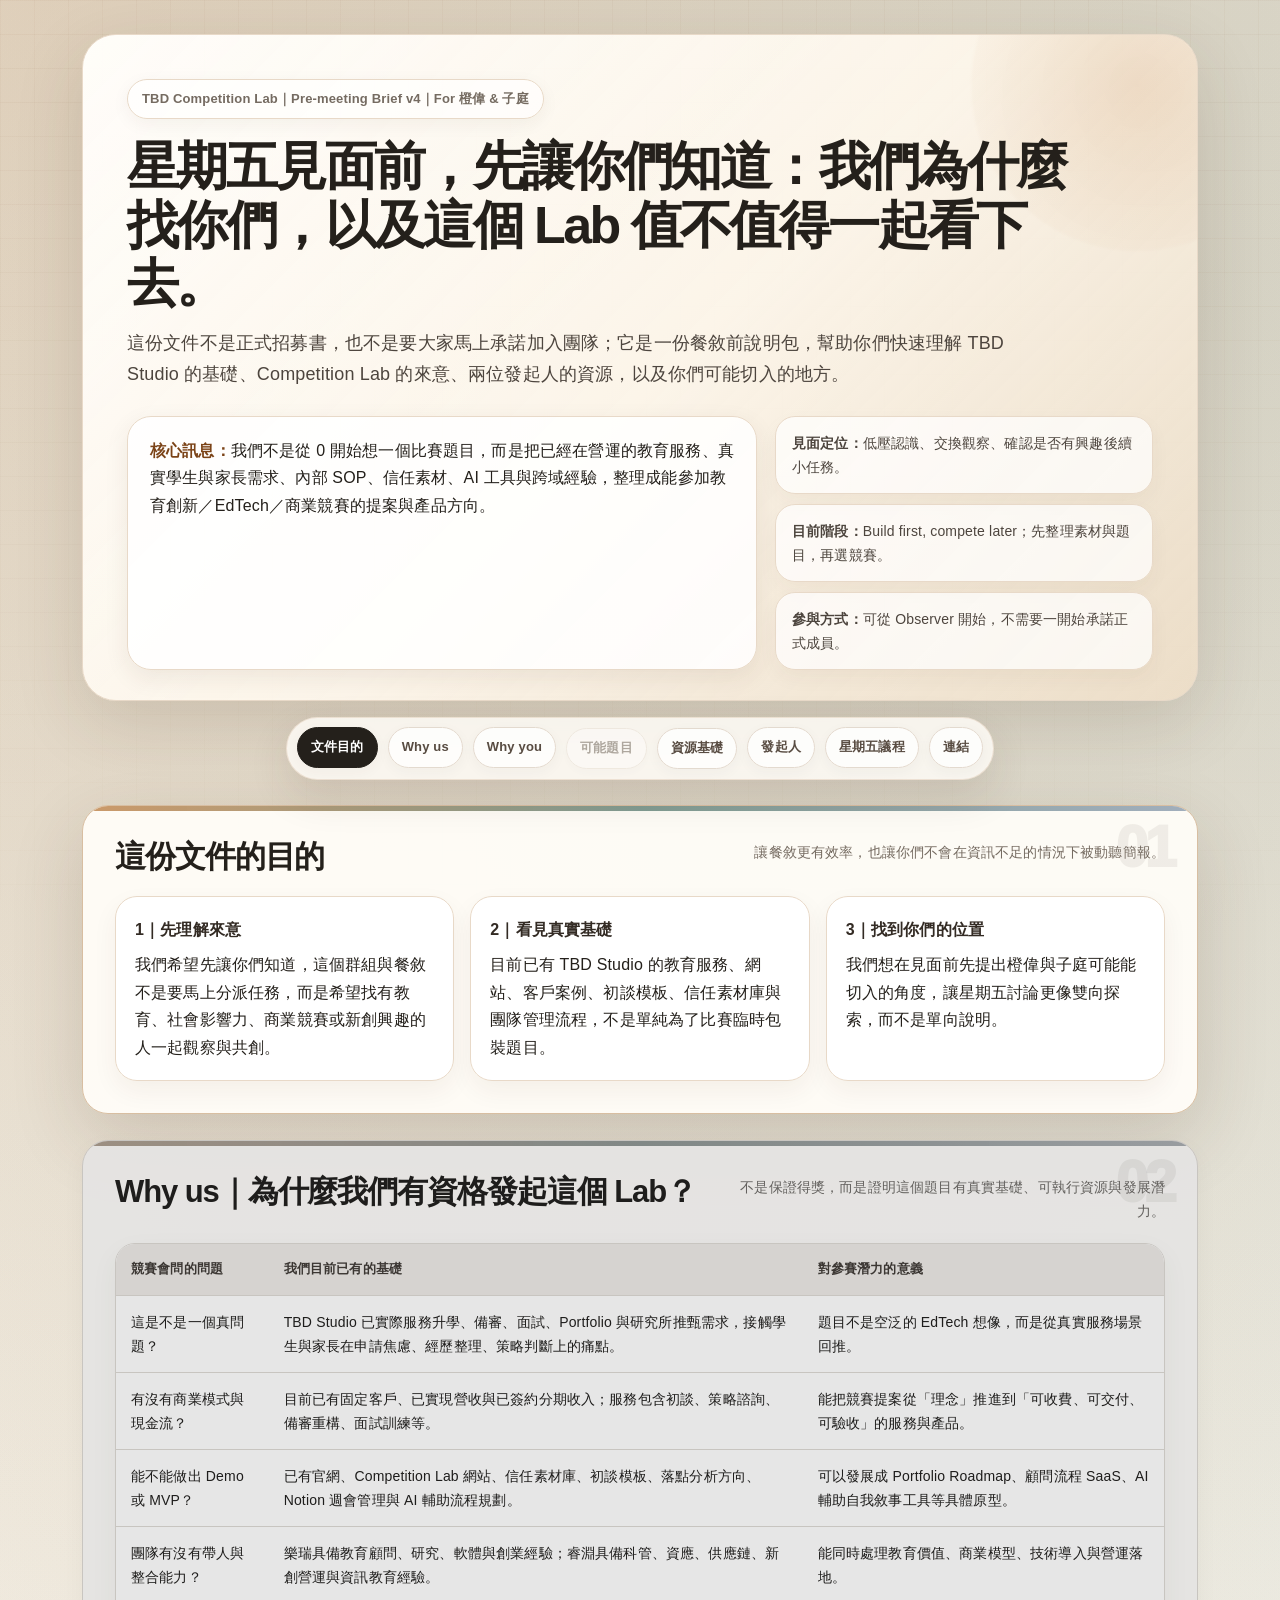
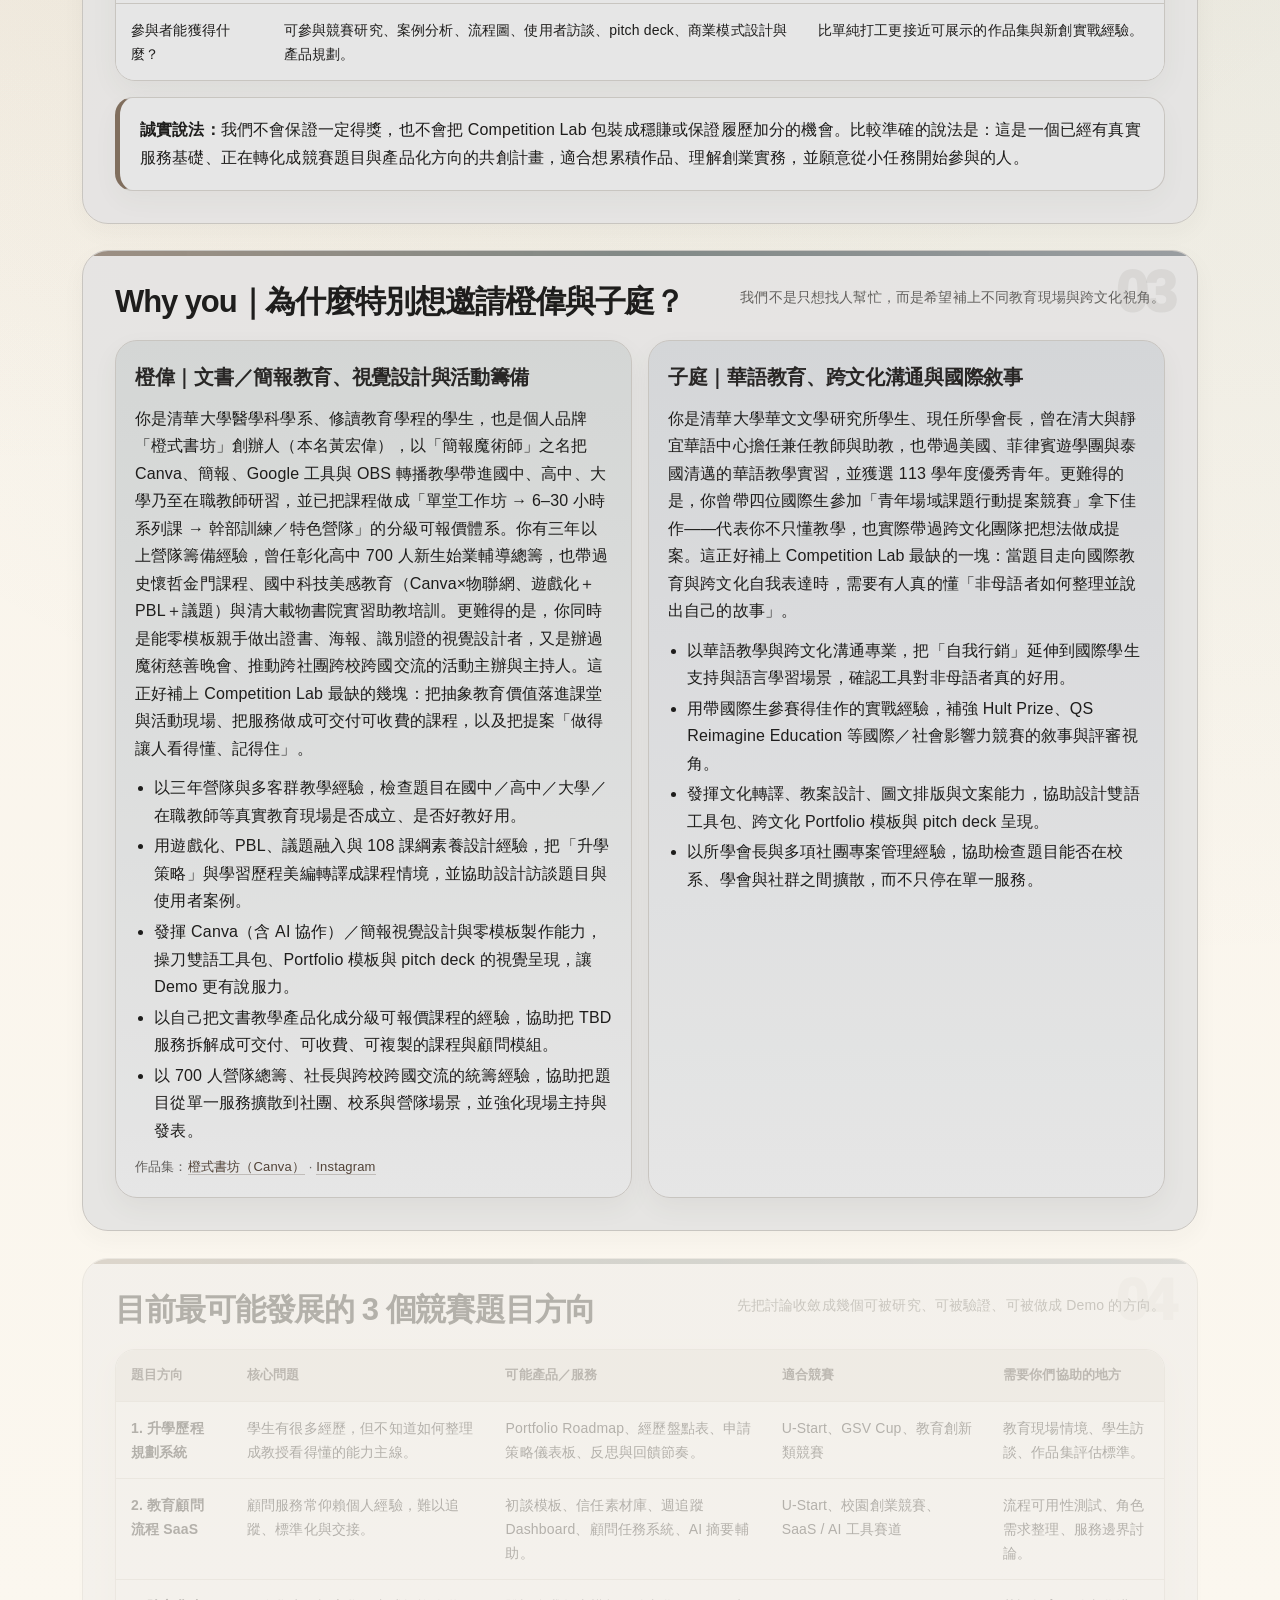
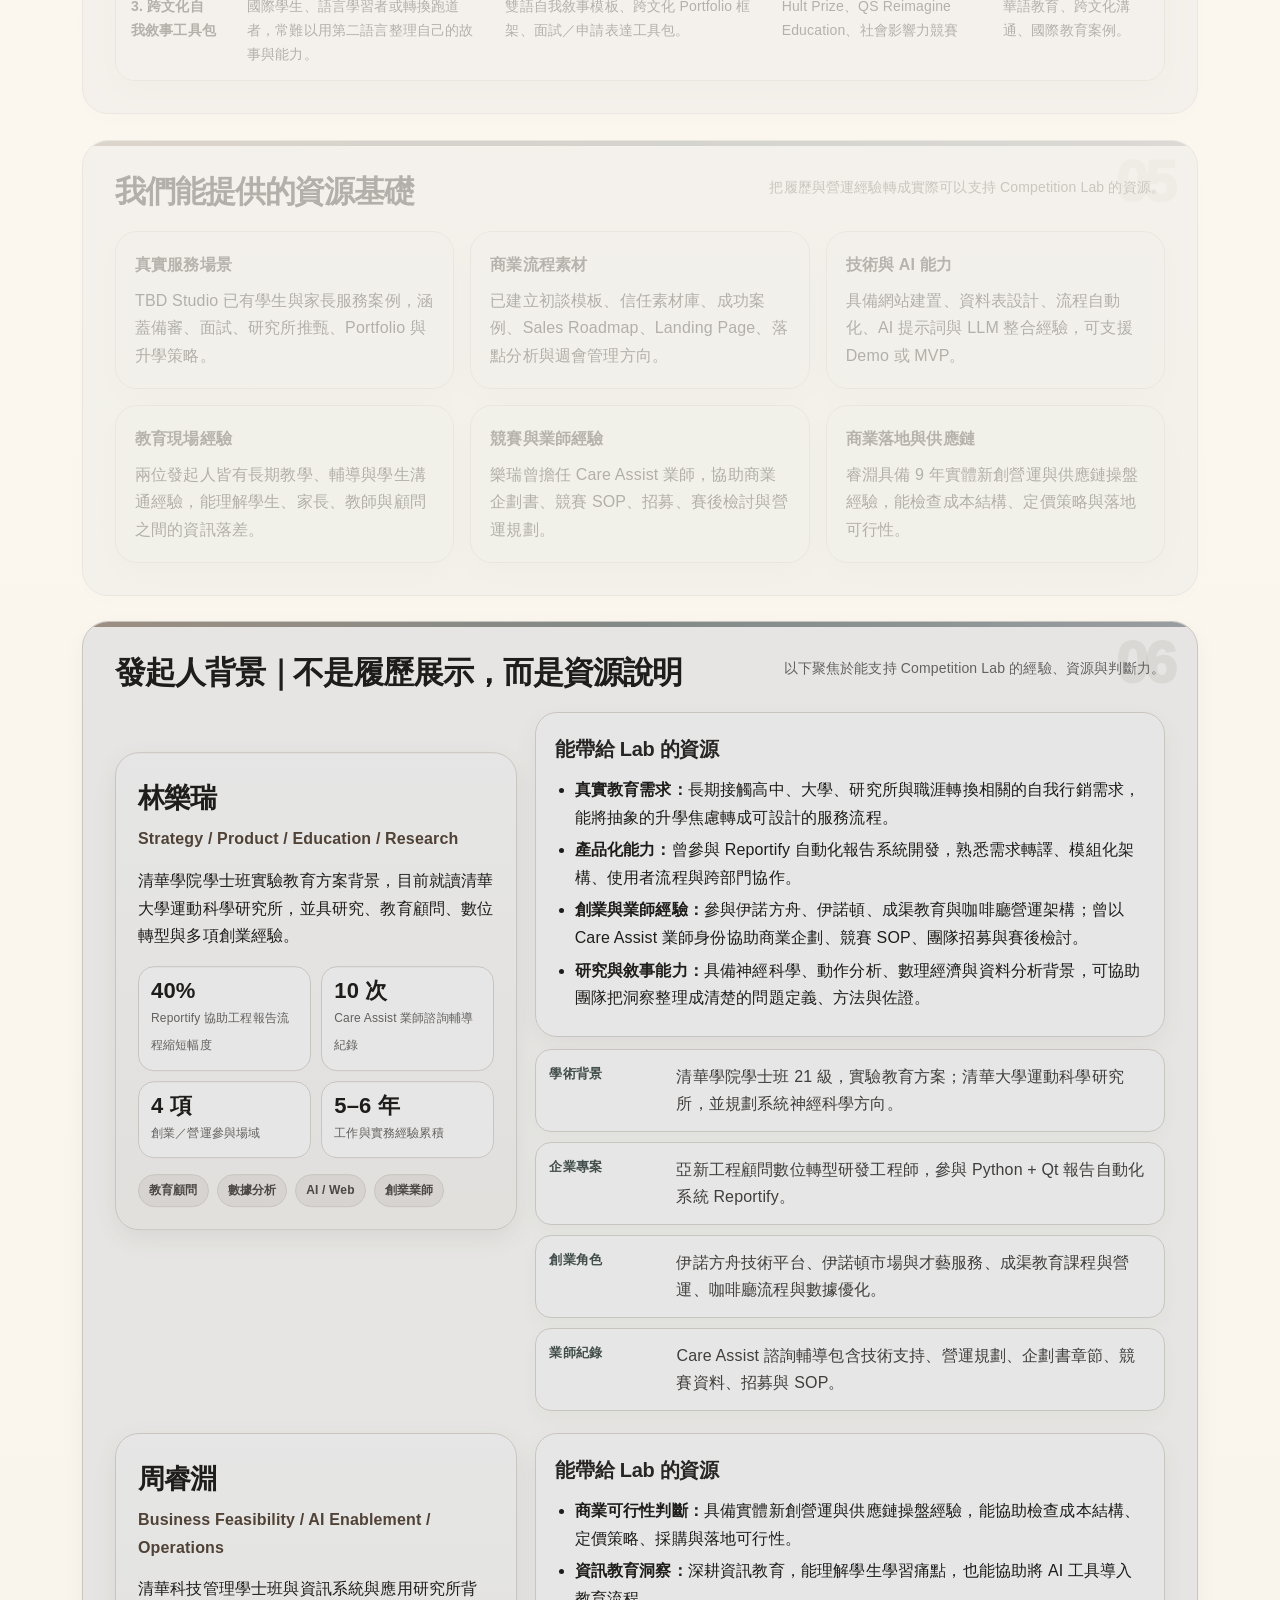
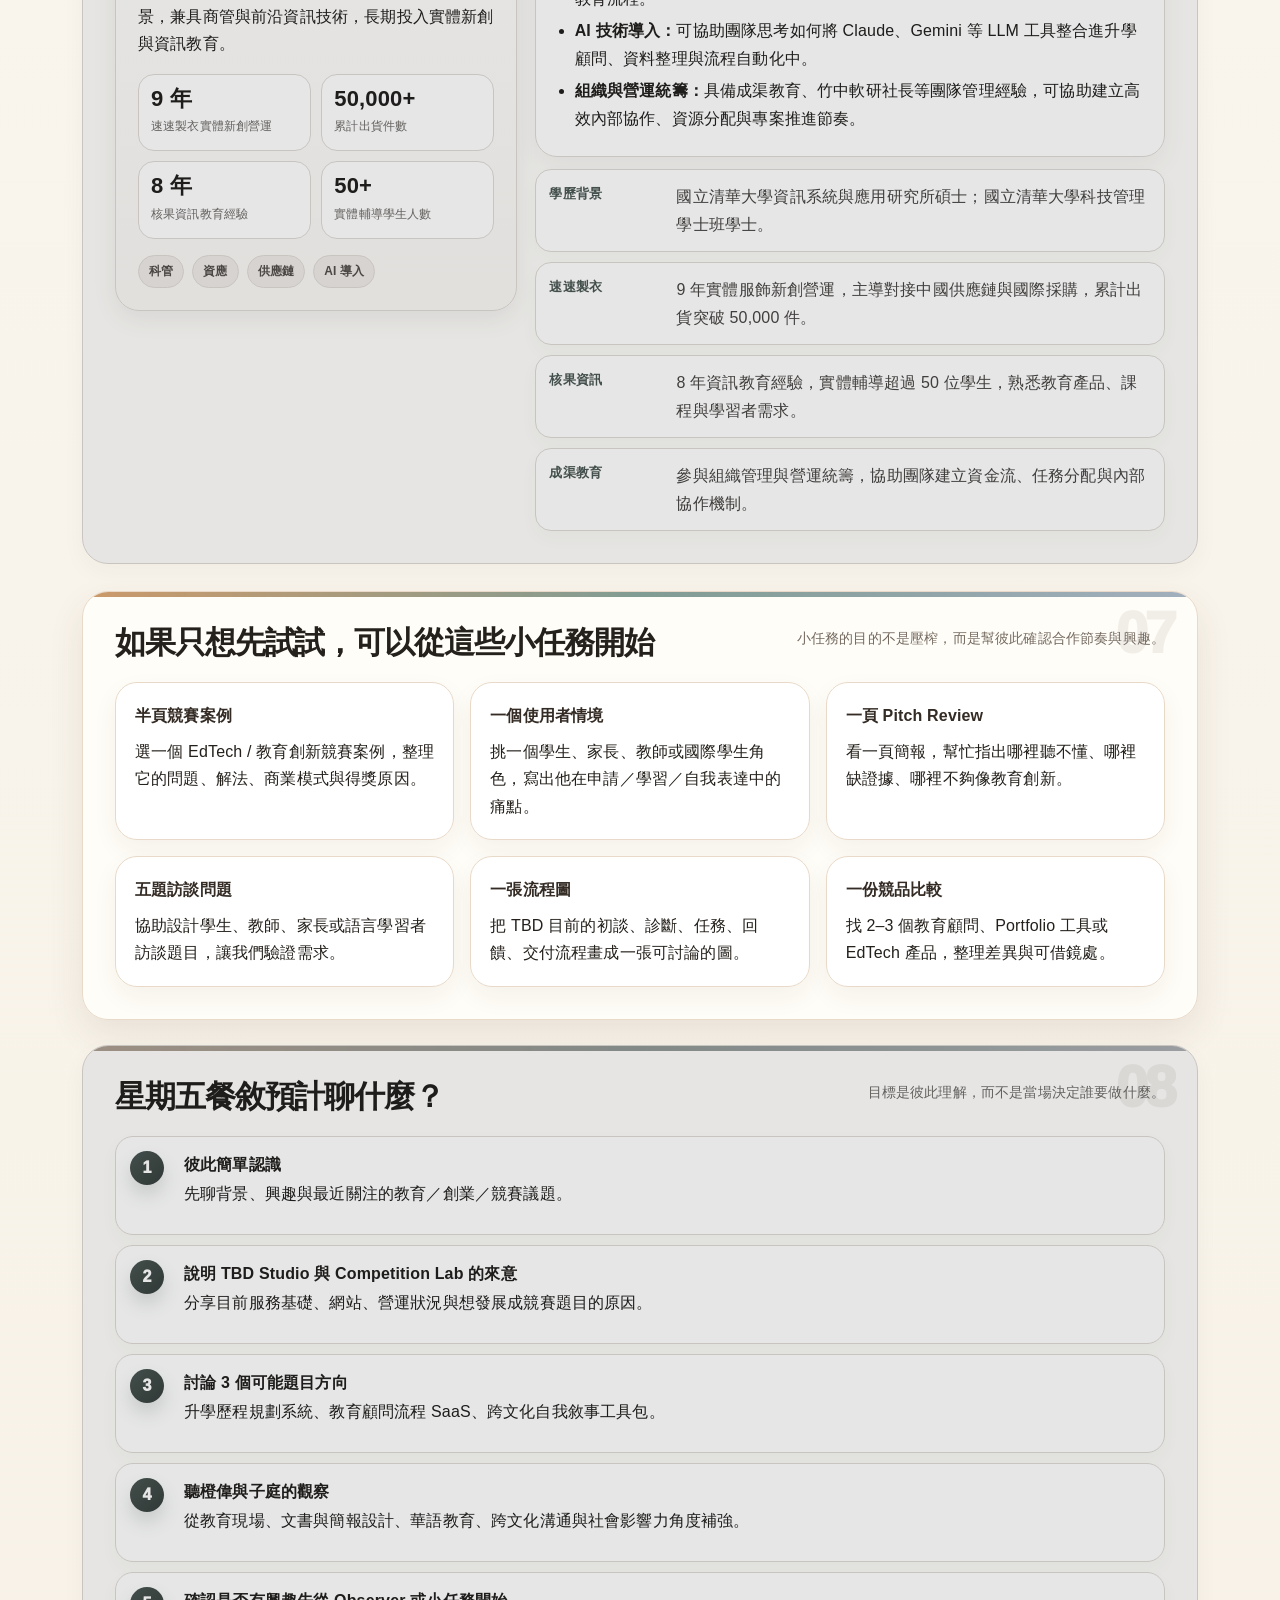
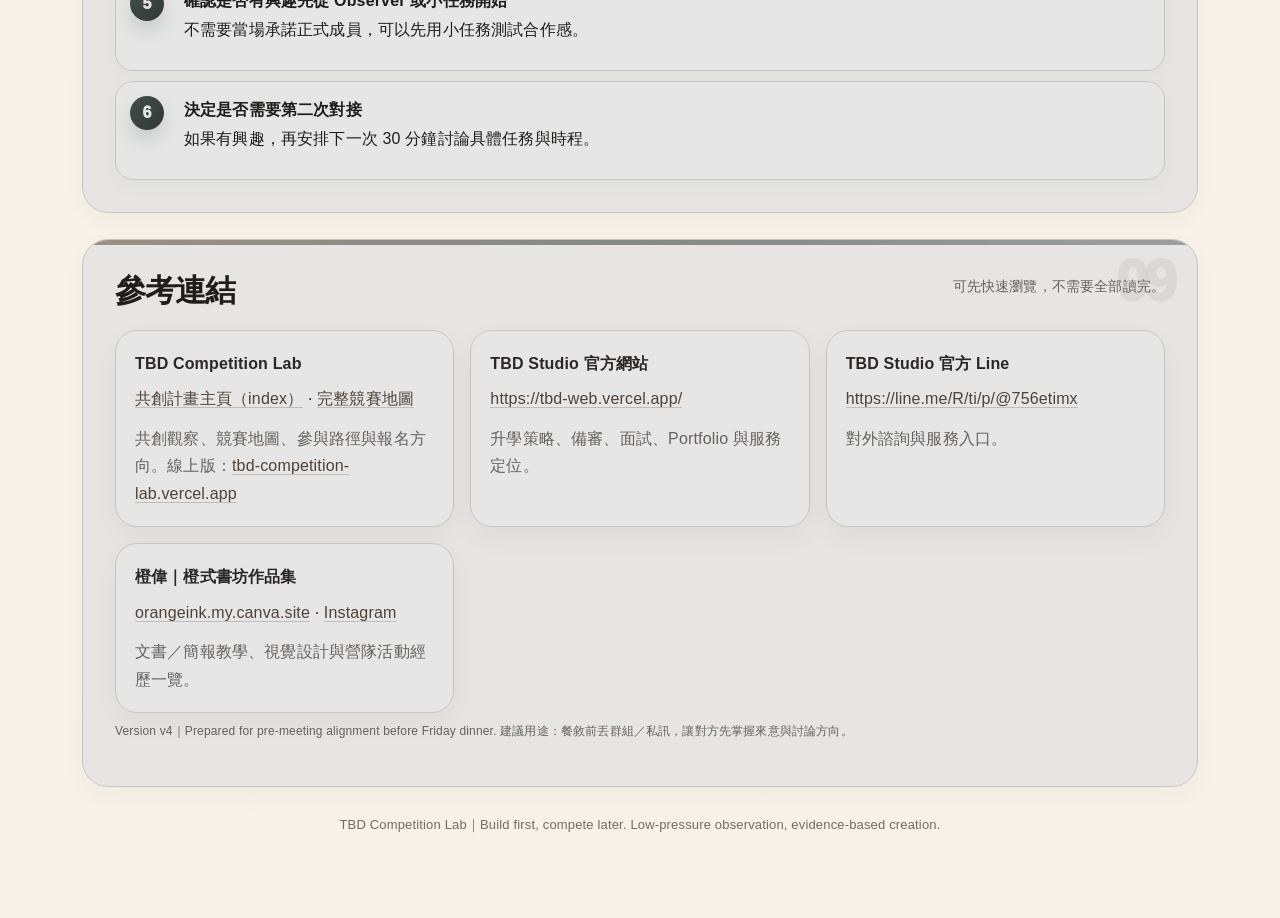
==== Applicant_260529.html @ b06d81da "Add Kick-off meeting doc, applicant briefs for 惠平, and rename meeting files - Rename Meeting_260529." ====
<!DOCTYPE html>

<html lang="zh-Hant">
<head>
<meta charset="utf-8"/>
<meta content="width=device-width, initial-scale=1.0" name="viewport"/><meta content="TBD Competition Lab 餐敘前說明包：來意、可信度、Why us / Why you、可能競賽題目、發起人資源與星期五議程。" name="description"/>
<title>TBD Competition Lab｜Pre-meeting Brief v4.1｜Focus Mode</title>
<style>

    :root{
      --bg:#f7f1e7;
      --bg-2:#efe2d2;
      --paper:#fffdf8;
      --paper-2:#fff8ed;
      --ink:#24201b;
      --muted:#756b61;
      --muted-2:#9a8d7f;
      --line:#e8d9c8;
      --line-strong:#d8bea1;
      --accent:#b87333;
      --accent-dark:#7b4317;
      --accent-soft:#f3ddc2;
      --green:#315f53;
      --green-soft:#e6f0eb;
      --blue:#536d8b;
      --blue-soft:#e8eef7;
      --warn:#fff2d7;
      --ok:#eef7ef;
      --danger:#8a4a31;
      --shadow-sm:0 8px 24px rgba(66,43,22,.08);
      --shadow:0 22px 70px rgba(66,43,22,.14);
      --shadow-card:0 14px 36px rgba(66,43,22,.09);
      --r-xl:34px;
      --r-lg:26px;
      --r-md:18px;
      --r-sm:13px;
      --page:1160px;
      --sans:-apple-system,BlinkMacSystemFont,"Segoe UI","Noto Sans TC","PingFang TC","Microsoft JhengHei",sans-serif;
    }
    *{box-sizing:border-box}
    html{scroll-behavior:smooth;scroll-padding-top:92px}
    body{
      margin:0;
      font-family:var(--sans);
      background:
        radial-gradient(circle at 4% 0%,rgba(184,115,51,.20),transparent 28%),
        radial-gradient(circle at 94% 4%,rgba(49,95,83,.16),transparent 32%),
        linear-gradient(180deg,var(--bg),#fbf7ef 44%,var(--bg));
      color:var(--ink);
      line-height:1.72;
      letter-spacing:.01em;
      text-rendering:optimizeLegibility;
    }
    body:before{
      content:"";
      position:fixed;inset:0;pointer-events:none;z-index:-1;
      background-image:linear-gradient(rgba(124,75,30,.045) 1px,transparent 1px),linear-gradient(90deg,rgba(124,75,30,.035) 1px,transparent 1px);
      background-size:34px 34px;
      mask-image:linear-gradient(180deg,rgba(0,0,0,.95),rgba(0,0,0,.22));
    }
    a{color:var(--accent-dark);text-decoration:none;border-bottom:1px solid rgba(124,75,30,.26);transition:.18s ease}
    a:hover{color:#4d260d;border-bottom-color:rgba(77,38,13,.55)}
    p{margin:0 0 12px}.muted{color:var(--muted)}
    b,strong{font-weight:850}
    .skip-link{position:absolute;left:-999px;top:10px;background:#fff;color:var(--ink);padding:10px 14px;border-radius:999px;z-index:99;box-shadow:var(--shadow-sm)}
    .skip-link:focus{left:14px}
    .progress-bar{position:fixed;top:0;left:0;height:4px;width:0%;background:linear-gradient(90deg,var(--accent),var(--green),var(--blue));z-index:1000;box-shadow:0 0 18px rgba(184,115,51,.35)}
    .page{max-width:var(--page);margin:0 auto;padding:34px 22px 82px}
    .hero{
      background:linear-gradient(135deg,rgba(255,253,248,.98),rgba(255,248,237,.90) 52%,rgba(241,223,199,.76));
      border:1px solid var(--line);
      border-radius:var(--r-xl);
      box-shadow:var(--shadow);
      padding:44px 44px 30px;
      position:relative;overflow:hidden;
    }
    .hero:before{content:"";position:absolute;inset:0;background:linear-gradient(135deg,rgba(255,255,255,.28),transparent 45%);pointer-events:none}
    .hero:after{content:"";position:absolute;right:-110px;top:-120px;width:340px;height:340px;border-radius:50%;background:radial-gradient(circle,rgba(184,115,51,.17),rgba(184,115,51,.03) 68%,transparent 70%)}
    .hero>*{position:relative;z-index:1}
    .eyebrow{display:inline-flex;gap:8px;align-items:center;border:1px solid var(--line);border-radius:999px;padding:8px 14px;background:rgba(255,255,255,.66);font-size:13px;color:var(--muted);font-weight:800;box-shadow:0 5px 18px rgba(66,43,22,.05)}
    h1{font-size:clamp(31px,4.2vw,52px);line-height:1.12;margin:18px 0 16px;letter-spacing:-.05em;max-width:940px}
    .subtitle{font-size:18px;color:#4d453e;max-width:910px;margin:0 0 24px}
    .hero-grid{display:grid;grid-template-columns:1.25fr .75fr;gap:18px;margin-top:26px;position:relative;z-index:1}
    .notice{background:rgba(255,255,255,.86);border:1px solid var(--line);border-radius:24px;padding:20px 22px;box-shadow:var(--shadow-sm)}
    .notice strong{color:var(--accent-dark)}
    .quick-meta{display:grid;gap:10px}
    .meta-item{background:rgba(255,255,255,.72);border:1px solid var(--line);border-radius:20px;padding:14px 16px;font-size:14px;color:#4d453e;box-shadow:0 8px 20px rgba(66,43,22,.045)}
    .nav{display:flex;flex-wrap:wrap;gap:10px;margin:24px 0 4px;padding:10px;border:1px solid rgba(232,217,200,.75);background:rgba(255,253,248,.62);border-radius:999px;backdrop-filter:blur(14px)}
    .nav a{border:1px solid var(--line);background:rgba(255,255,255,.74);border-radius:999px;padding:8px 13px;font-size:13px;font-weight:800;color:#5d4b3b;box-shadow:0 4px 14px rgba(66,43,22,.04)}
    .nav a:hover,.nav a.active{background:var(--ink);color:#fff;border-color:var(--ink);transform:translateY(-1px)}
    .sticky-nav{position:sticky;top:12px;z-index:50;margin:16px 0 2px;display:flex;justify-content:center}
    .sticky-nav .nav{margin:0;box-shadow:0 16px 42px rgba(66,43,22,.12);background:rgba(255,253,248,.82)}
    section{
      margin-top:26px;
      background:rgba(255,253,248,.94);
      border:1px solid var(--line);
      border-radius:var(--r-lg);
      box-shadow:var(--shadow-card);
      padding:32px;
      position:relative;overflow:hidden;
    }
    section:before{content:"";position:absolute;left:0;top:0;width:100%;height:5px;background:linear-gradient(90deg,var(--accent),rgba(49,95,83,.85),rgba(83,109,139,.75));opacity:.72}
    section[id]::after{content:attr(data-kicker);position:absolute;right:24px;top:12px;color:rgba(117,107,97,.10);font-size:58px;font-weight:950;letter-spacing:-.06em;line-height:1;pointer-events:none}
    .section-title{display:flex;align-items:flex-start;justify-content:space-between;gap:18px;margin-bottom:20px;position:relative;z-index:1}
    h2{font-size:clamp(23px,2.6vw,31px);line-height:1.22;margin:0;letter-spacing:-.035em}
    .section-note{color:var(--muted);font-size:14px;max-width:430px;margin:2px 0 0;text-align:right}
    h3{font-size:20px;margin:18px 0 10px;color:#2f2a25;letter-spacing:-.015em}
    .grid-2{display:grid;grid-template-columns:repeat(2,minmax(0,1fr));gap:16px}.grid-3{display:grid;grid-template-columns:repeat(3,minmax(0,1fr));gap:16px}.grid-4{display:grid;grid-template-columns:repeat(4,minmax(0,1fr));gap:14px}
    .card{background:rgba(255,255,255,.90);border:1px solid var(--line);border-radius:22px;padding:19px;box-shadow:0 10px 26px rgba(66,43,22,.055);transition:transform .18s ease,box-shadow .18s ease,border-color .18s ease}
    .card:hover{transform:translateY(-2px);box-shadow:0 18px 36px rgba(66,43,22,.10);border-color:var(--line-strong)}
    .card.soft{background:linear-gradient(180deg,var(--green-soft),#fff)}.card.blue{background:linear-gradient(180deg,var(--blue-soft),#fff)}.card.warn{background:var(--warn)}
    .card h3,.card h4{margin-top:0}.card h4{font-size:16px;margin:0 0 8px;color:#332b24}.card p:last-child{margin-bottom:0}
    .tag-row{display:flex;flex-wrap:wrap;gap:8px;margin-top:12px}.tag{display:inline-flex;border-radius:999px;padding:5px 10px;background:#f3eadf;border:1px solid var(--line);font-size:12px;color:#5b4d42;font-weight:800}
    .table-wrap{width:100%;overflow:auto;border-radius:20px;border:1px solid var(--line);background:#fff;box-shadow:0 10px 28px rgba(66,43,22,.05)}
    .table-wrap table{min-width:760px;border:0;border-radius:0}
    table{width:100%;border-collapse:collapse;overflow:hidden;border-radius:18px;background:#fff;border:1px solid var(--line);font-size:14px}
    th,td{text-align:left;vertical-align:top;padding:14px 15px;border-bottom:1px solid var(--line)}
    th{background:#f3eadf;color:#4d3b2d;font-size:13px;position:sticky;top:0;z-index:1}tr:last-child td{border-bottom:none}tbody tr:hover td{background:#fffaf1}
    ul{margin:8px 0 0;padding-left:1.2em}li{margin:5px 0}.compact li{margin:3px 0}
    .profile{display:grid;grid-template-columns:.78fr 1.22fr;gap:18px;align-items:start}.profile-head{background:linear-gradient(180deg,#fff,var(--paper-2));border:1px solid var(--line);border-radius:24px;padding:22px;position:sticky;top:98px;box-shadow:var(--shadow-sm)}.name{font-size:27px;font-weight:950;letter-spacing:-.03em;margin:0 0 4px}.role{color:var(--accent-dark);font-weight:850;margin-bottom:14px}.metric-grid{display:grid;grid-template-columns:repeat(2,minmax(0,1fr));gap:10px;margin:16px 0}.metric{background:#fff;border:1px solid var(--line);border-radius:16px;padding:12px}.metric b{display:block;font-size:22px;line-height:1.1}.metric span{font-size:12px;color:var(--muted)}
    .timeline{display:grid;gap:10px}.event{display:grid;grid-template-columns:115px 1fr;gap:12px;background:#fff;border:1px solid var(--line);border-radius:16px;padding:13px;box-shadow:0 7px 18px rgba(66,43,22,.035)}.event .date{font-weight:850;color:var(--green);font-size:13px}.event p{margin:0;color:#4d453e}
    .agenda{counter-reset:item;display:grid;gap:10px}.agenda .step{display:grid;grid-template-columns:42px 1fr;gap:12px;align-items:start;background:#fff;border:1px solid var(--line);border-radius:18px;padding:14px;box-shadow:0 7px 18px rgba(66,43,22,.035)}.agenda .step:before{counter-increment:item;content:counter(item);width:34px;height:34px;border-radius:50%;display:grid;place-items:center;background:linear-gradient(135deg,var(--green),#23443b);color:#fff;font-weight:950;box-shadow:0 10px 18px rgba(49,95,83,.18)}.step b{display:block;margin-bottom:2px}
    .callout{border-left:5px solid var(--accent);background:#fff;border-radius:18px;padding:18px 20px;border-top:1px solid var(--line);border-right:1px solid var(--line);border-bottom:1px solid var(--line);box-shadow:0 10px 26px rgba(66,43,22,.045)}
    .footer{margin-top:26px;color:var(--muted);font-size:13px;text-align:center}.print-note{font-size:12px;color:var(--muted);margin-top:8px}
    .back-top{position:fixed;right:18px;bottom:18px;width:42px;height:42px;border-radius:50%;display:grid;place-items:center;background:var(--ink);color:#fff;border:0;box-shadow:0 14px 36px rgba(36,32,27,.22);cursor:pointer;opacity:0;transform:translateY(8px);transition:.2s ease;z-index:80}.back-top.show{opacity:1;transform:translateY(0)}

    /* Focus Mode: dim non-current reading sections and mirror focus state in navigation */
    main.focus-mode-on section{
      transition:opacity .28s ease, filter .28s ease, transform .28s ease, box-shadow .28s ease;
    }
    main.focus-mode-on section.is-dimmed{
      opacity:.32;
      filter:grayscale(.55) saturate(.65) brightness(.9);
      box-shadow:0 8px 24px rgba(66,43,22,.04);
    }
    main.focus-mode-on section.is-active{
      opacity:1;
      filter:none;
      transform:translateY(-1px);
      box-shadow:0 24px 72px rgba(66,43,22,.16);
      border-color:var(--line-strong);
    }
    main.focus-mode-on section.is-dimmed:hover,
    main.focus-mode-on section.is-dimmed:focus-within{
      opacity:.82;
      filter:grayscale(.12) saturate(.9);
    }
    .nav a.is-dimmed{
      opacity:.46;
      filter:grayscale(.35);
    }
    .nav a.in-view{
      background:rgba(49,95,83,.12);
      border-color:rgba(49,95,83,.28);
      color:#264c42;
    }
    .nav a.active{
      opacity:1;
      filter:none;
    }
    @media(max-width:720px){
      main.focus-mode-on section.is-dimmed{opacity:.46;filter:grayscale(.4) saturate(.78) brightness(.94)}
    }
    @media(prefers-reduced-motion:reduce){
      main.focus-mode-on section,.nav a{transition:none}
    }
    @media(max-width:980px){.hero-grid,.grid-3{grid-template-columns:1fr 1fr}.profile{grid-template-columns:1fr}.profile-head{position:static}.sticky-nav{top:0}.sticky-nav .nav{justify-content:flex-start;overflow:auto;flex-wrap:nowrap;border-radius:0;width:calc(100% + 44px);margin-left:-22px;margin-right:-22px;padding-left:22px;padding-right:22px}.sticky-nav .nav a{white-space:nowrap}}
    @media(max-width:720px){.page{padding:18px 14px 70px}.hero{padding:28px 22px 22px;border-radius:26px}.hero-grid,.grid-2,.grid-3,.grid-4{grid-template-columns:1fr}.section-title{display:block}.section-note{text-align:left;margin-top:8px}.subtitle{font-size:16px}section{padding:24px 18px;border-radius:22px}.event{grid-template-columns:1fr}.metric-grid{grid-template-columns:1fr 1fr}.nav{flex-wrap:nowrap;overflow:auto;border-radius:18px;justify-content:flex-start}.nav a{white-space:nowrap}.table-wrap{margin-left:-4px;margin-right:-4px}.back-top{right:12px;bottom:12px}}
    @media(max-width:430px){.metric-grid{grid-template-columns:1fr}h1{letter-spacing:-.04em}.eyebrow{font-size:12px;align-items:flex-start}.notice,.meta-item,.card{border-radius:18px}.hero:after{display:none}}
    /* ===== Mobile nav guidance enhancement ===== */
    @media(max-width:980px){
      .sticky-nav::before,
      .sticky-nav::after{
        content:"";position:absolute;top:0;bottom:0;width:28px;
        pointer-events:none;z-index:5;transition:opacity .22s ease;
      }
      .sticky-nav::before{left:-22px;background:linear-gradient(90deg,rgba(255,253,248,.96),rgba(255,253,248,0))}
      .sticky-nav::after{right:-22px;background:linear-gradient(-90deg,rgba(255,253,248,.96),rgba(255,253,248,0))}
      .sticky-nav.at-start::before{opacity:0}
      .sticky-nav.at-end::after{opacity:0}
      .sticky-nav .nav{counter-reset:nav-item;scroll-behavior:smooth;-webkit-overflow-scrolling:touch;scrollbar-width:none}
      .sticky-nav .nav::-webkit-scrollbar{display:none}
      .sticky-nav .nav a{counter-increment:nav-item;position:relative;padding:9px 13px 9px 30px;font-size:12.5px}
      .sticky-nav .nav a::before{
        content:counter(nav-item,decimal-leading-zero);
        position:absolute;left:8px;top:50%;transform:translateY(-50%);
        font-family:ui-monospace,"SF Mono",Menlo,monospace;
        font-size:9.5px;font-weight:700;letter-spacing:.05em;line-height:1;
        color:rgba(117,107,97,.7);background:rgba(243,234,223,.9);
        border-radius:999px;padding:2px 5px;
        transition:background .18s ease,color .18s ease;
      }
      .sticky-nav .nav a.in-view::before{background:rgba(49,95,83,.22);color:#264c42}
      .sticky-nav .nav a.active::before{background:var(--accent);color:#fff}
      .sticky-nav .nav a.active{box-shadow:0 10px 24px rgba(36,32,27,.28)}
      section[id]::after{font-size:44px;right:16px;top:10px}
    }
    @media(max-width:430px){
      .sticky-nav .nav a{padding:8px 12px 8px 28px;font-size:12px}
      .sticky-nav .nav a::before{font-size:9px;padding:2px 4px;left:6px}
      section[id]::after{font-size:36px}
    }

    @media print{body{background:#fff}.progress-bar,.sticky-nav,.back-top{display:none}.page{max-width:none;padding:0}.hero,section{box-shadow:none;break-inside:avoid}.nav{display:none}a{border-bottom:none;color:inherit}.table-wrap{overflow:visible;border:0;box-shadow:none}.table-wrap table{min-width:0}section:before,section[id]::after{display:none}}

  </style>
</head>
<body><div aria-hidden="true" class="progress-bar"></div><a class="skip-link" href="#purpose">跳到主要內容</a>
<main class="page">
<header class="hero">
<div class="eyebrow">TBD Competition Lab｜Pre-meeting Brief v4｜For 橙偉 &amp; 子庭</div>
<h1>星期五見面前，先讓你們知道：我們為什麼找你們，以及這個 Lab 值不值得一起看下去。</h1>
<p class="subtitle">這份文件不是正式招募書，也不是要大家馬上承諾加入團隊；它是一份餐敘前說明包，幫助你們快速理解 TBD Studio 的基礎、Competition Lab 的來意、兩位發起人的資源，以及你們可能切入的地方。</p>
<div class="hero-grid">
<div class="notice">
<strong>核心訊息：</strong>我們不是從 0 開始想一個比賽題目，而是把已經在營運的教育服務、真實學生與家長需求、內部 SOP、信任素材、AI 工具與跨域經驗，整理成能參加教育創新／EdTech／商業競賽的提案與產品方向。
        </div>
<div class="quick-meta">
<div class="meta-item"><b>見面定位：</b>低壓認識、交換觀察、確認是否有興趣後續小任務。</div>
<div class="meta-item"><b>目前階段：</b>Build first, compete later；先整理素材與題目，再選競賽。</div>
<div class="meta-item"><b>參與方式：</b>可從 Observer 開始，不需要一開始承諾正式成員。</div>
</div>
</div>
</header><div aria-label="頁面導覽" class="sticky-nav"><nav class="nav">
<a href="#purpose">文件目的</a><a href="#why-us">Why us</a><a href="#why-you">Why you</a><a href="#topics">可能題目</a><a href="#resources">資源基礎</a><a href="#profiles">發起人</a><a href="#agenda">星期五議程</a><a href="#links">連結</a>
</nav></div>
<section data-kicker="01" id="purpose">
<div class="section-title"><h2>這份文件的目的</h2><p class="section-note">讓餐敘更有效率，也讓你們不會在資訊不足的情況下被動聽簡報。</p></div>
<div class="grid-3">
<div class="card"><h4>1｜先理解來意</h4><p>我們希望先讓你們知道，這個群組與餐敘不是要馬上分派任務，而是希望找有教育、社會影響力、商業競賽或新創興趣的人一起觀察與共創。</p></div>
<div class="card"><h4>2｜看見真實基礎</h4><p>目前已有 TBD Studio 的教育服務、網站、客戶案例、初談模板、信任素材庫與團隊管理流程，不是單純為了比賽臨時包裝題目。</p></div>
<div class="card"><h4>3｜找到你們的位置</h4><p>我們想在見面前先提出橙偉與子庭可能能切入的角度，讓星期五討論更像雙向探索，而不是單向說明。</p></div>
</div>
</section>
<section data-kicker="02" id="why-us">
<div class="section-title"><h2>Why us｜為什麼我們有資格發起這個 Lab？</h2><p class="section-note">不是保證得獎，而是證明這個題目有真實基礎、可執行資源與發展潛力。</p></div>
<div aria-label="可水平捲動的表格" class="table-wrap" role="region"><table>
<thead><tr><th>競賽會問的問題</th><th>我們目前已有的基礎</th><th>對參賽潛力的意義</th></tr></thead>
<tbody>
<tr><td>這是不是一個真問題？</td><td>TBD Studio 已實際服務升學、備審、面試、Portfolio 與研究所推甄需求，接觸學生與家長在申請焦慮、經歷整理、策略判斷上的痛點。</td><td>題目不是空泛的 EdTech 想像，而是從真實服務場景回推。</td></tr>
<tr><td>有沒有商業模式與現金流？</td><td>目前已有固定客戶、已實現營收與已簽約分期收入；服務包含初談、策略諮詢、備審重構、面試訓練等。</td><td>能把競賽提案從「理念」推進到「可收費、可交付、可驗收」的服務與產品。</td></tr>
<tr><td>能不能做出 Demo 或 MVP？</td><td>已有官網、Competition Lab 網站、信任素材庫、初談模板、落點分析方向、Notion 週會管理與 AI 輔助流程規劃。</td><td>可以發展成 Portfolio Roadmap、顧問流程 SaaS、AI 輔助自我敘事工具等具體原型。</td></tr>
<tr><td>團隊有沒有帶人與整合能力？</td><td>樂瑞具備教育顧問、研究、軟體與創業經驗；睿淵具備科管、資應、供應鏈、新創營運與資訊教育經驗。</td><td>能同時處理教育價值、商業模型、技術導入與營運落地。</td></tr>
<tr><td>參與者能獲得什麼？</td><td>可參與競賽研究、案例分析、流程圖、使用者訪談、pitch deck、商業模式設計與產品規劃。</td><td>比單純打工更接近可展示的作品集與新創實戰經驗。</td></tr>
</tbody>
</table></div>
<div class="callout" style="margin-top:16px"><b>誠實說法：</b>我們不會保證一定得獎，也不會把 Competition Lab 包裝成穩賺或保證履歷加分的機會。比較準確的說法是：這是一個已經有真實服務基礎、正在轉化成競賽題目與產品化方向的共創計畫，適合想累積作品、理解創業實務，並願意從小任務開始參與的人。</div>
</section>
<section data-kicker="03" id="why-you">
<div class="section-title"><h2>Why you｜為什麼特別想邀請橙偉與子庭？</h2><p class="section-note">我們不是只想找人幫忙，而是希望補上不同教育現場與跨文化視角。</p></div>
<div class="grid-2">
<div class="card soft">
<h3>橙偉｜文書／簡報教育、視覺設計與活動籌備</h3>
<p>你是清華大學醫學科學系、修讀教育學程的學生，也是個人品牌「橙式書坊」創辦人（本名黃宏偉），以「簡報魔術師」之名把 Canva、簡報、Google 工具與 OBS 轉播教學帶進國中、高中、大學乃至在職教師研習，並已把課程做成「單堂工作坊 → 6–30 小時系列課 → 幹部訓練／特色營隊」的分級可報價體系。你有三年以上營隊籌備經驗，曾任彰化高中 700 人新生始業輔導總籌，也帶過史懷哲金門課程、國中科技美感教育（Canva×物聯網、遊戲化＋PBL＋議題）與清大載物書院實習助教培訓。更難得的是，你同時是能零模板親手做出證書、海報、識別證的視覺設計者，又是辦過魔術慈善晚會、推動跨社團跨校跨國交流的活動主辦與主持人。這正好補上 Competition Lab 最缺的幾塊：把抽象教育價值落進課堂與活動現場、把服務做成可交付可收費的課程，以及把提案「做得讓人看得懂、記得住」。</p>
<ul class="compact">
<li>以三年營隊與多客群教學經驗，檢查題目在國中／高中／大學／在職教師等真實教育現場是否成立、是否好教好用。</li>
<li>用遊戲化、PBL、議題融入與 108 課綱素養設計經驗，把「升學策略」與學習歷程美編轉譯成課程情境，並協助設計訪談題目與使用者案例。</li>
<li>發揮 Canva（含 AI 協作）／簡報視覺設計與零模板製作能力，操刀雙語工具包、Portfolio 模板與 pitch deck 的視覺呈現，讓 Demo 更有說服力。</li>
<li>以自己把文書教學產品化成分級可報價課程的經驗，協助把 TBD 服務拆解成可交付、可收費、可複製的課程與顧問模組。</li>
<li>以 700 人營隊總籌、社長與跨校跨國交流的統籌經驗，協助把題目從單一服務擴散到社團、校系與營隊場景，並強化現場主持與發表。</li>
</ul>
<p class="muted" style="margin:12px 0 0;font-size:13px">作品集：<a href="https://orangeink.my.canva.site/" target="_blank">橙式書坊（Canva）</a> · <a href="https://www.instagram.com/deoxyribonucleic_acid_1260" target="_blank">Instagram</a></p>
</div>
<div class="card blue">
<h3>子庭｜華語教育、跨文化溝通與國際敘事</h3>
<p>你是清華大學華文文學研究所學生、現任所學會長，曾在清大與靜宜華語中心擔任兼任教師與助教，也帶過美國、菲律賓遊學團與泰國清邁的華語教學實習，並獲選 113 學年度優秀青年。更難得的是，你曾帶四位國際生參加「青年場域課題行動提案競賽」拿下佳作——代表你不只懂教學，也實際帶過跨文化團隊把想法做成提案。這正好補上 Competition Lab 最缺的一塊：當題目走向國際教育與跨文化自我表達時，需要有人真的懂「非母語者如何整理並說出自己的故事」。</p>
<ul class="compact">
<li>以華語教學與跨文化溝通專業，把「自我行銷」延伸到國際學生支持與語言學習場景，確認工具對非母語者真的好用。</li>
<li>用帶國際生參賽得佳作的實戰經驗，補強 Hult Prize、QS Reimagine Education 等國際／社會影響力競賽的敘事與評審視角。</li>
<li>發揮文化轉譯、教案設計、圖文排版與文案能力，協助設計雙語工具包、跨文化 Portfolio 模板與 pitch deck 呈現。</li>
<li>以所學會長與多項社團專案管理經驗，協助檢查題目能否在校系、學會與社群之間擴散，而不只停在單一服務。</li>
</ul>
</div>
</div>
</section>
<section data-kicker="04" id="topics">
<div class="section-title"><h2>目前最可能發展的 3 個競賽題目方向</h2><p class="section-note">先把討論收斂成幾個可被研究、可被驗證、可被做成 Demo 的方向。</p></div>
<div aria-label="可水平捲動的表格" class="table-wrap" role="region"><table>
<thead><tr><th>題目方向</th><th>核心問題</th><th>可能產品／服務</th><th>適合競賽</th><th>需要你們協助的地方</th></tr></thead>
<tbody>
<tr><td><b>1. 升學歷程規劃系統</b></td><td>學生有很多經歷，但不知道如何整理成教授看得懂的能力主線。</td><td>Portfolio Roadmap、經歷盤點表、申請策略儀表板、反思與回饋節奏。</td><td>U-Start、GSV Cup、教育創新類競賽</td><td>教育現場情境、學生訪談、作品集評估標準。</td></tr>
<tr><td><b>2. 教育顧問流程 SaaS</b></td><td>顧問服務常仰賴個人經驗，難以追蹤、標準化與交接。</td><td>初談模板、信任素材庫、週追蹤 Dashboard、顧問任務系統、AI 摘要輔助。</td><td>U-Start、校園創業競賽、SaaS / AI 工具賽道</td><td>流程可用性測試、角色需求整理、服務邊界討論。</td></tr>
<tr><td><b>3. 跨文化自我敘事工具包</b></td><td>國際學生、語言學習者或轉換跑道者，常難以用第二語言整理自己的故事與能力。</td><td>雙語自我敘事模板、跨文化 Portfolio 框架、面試／申請表達工具包。</td><td>Hult Prize、QS Reimagine Education、社會影響力競賽</td><td>華語教育、跨文化溝通、國際教育案例。</td></tr>
</tbody>
</table></div>
</section>
<section data-kicker="05" id="resources">
<div class="section-title"><h2>我們能提供的資源基礎</h2><p class="section-note">把履歷與營運經驗轉成實際可以支持 Competition Lab 的資源。</p></div>
<div class="grid-3">
<div class="card"><h4>真實服務場景</h4><p>TBD Studio 已有學生與家長服務案例，涵蓋備審、面試、研究所推甄、Portfolio 與升學策略。</p></div>
<div class="card"><h4>商業流程素材</h4><p>已建立初談模板、信任素材庫、成功案例、Sales Roadmap、Landing Page、落點分析與週會管理方向。</p></div>
<div class="card"><h4>技術與 AI 能力</h4><p>具備網站建置、資料表設計、流程自動化、AI 提示詞與 LLM 整合經驗，可支援 Demo 或 MVP。</p></div>
<div class="card"><h4>教育現場經驗</h4><p>兩位發起人皆有長期教學、輔導與學生溝通經驗，能理解學生、家長、教師與顧問之間的資訊落差。</p></div>
<div class="card"><h4>競賽與業師經驗</h4><p>樂瑞曾擔任 Care Assist 業師，協助商業企劃書、競賽 SOP、招募、賽後檢討與營運規劃。</p></div>
<div class="card"><h4>商業落地與供應鏈</h4><p>睿淵具備 9 年實體新創營運與供應鏈操盤經驗，能檢查成本結構、定價策略與落地可行性。</p></div>
</div>
</section>
<section data-kicker="06" id="profiles">
<div class="section-title"><h2>發起人背景｜不是履歷展示，而是資源說明</h2><p class="section-note">以下聚焦於能支持 Competition Lab 的經驗、資源與判斷力。</p></div>
<div class="profile" style="margin-bottom:22px">
<aside class="profile-head">
<p class="name">林樂瑞</p>
<div class="role">Strategy / Product / Education / Research</div>
<p>清華學院學士班實驗教育方案背景，目前就讀清華大學運動科學研究所，並具研究、教育顧問、數位轉型與多項創業經驗。</p>
<div class="metric-grid">
<div class="metric"><b>40%</b><span>Reportify 協助工程報告流程縮短幅度</span></div>
<div class="metric"><b>10 次</b><span>Care Assist 業師諮詢輔導紀錄</span></div>
<div class="metric"><b>4 項</b><span>創業／營運參與場域</span></div>
<div class="metric"><b>5–6 年</b><span>工作與實務經驗累積</span></div>
</div>
<div class="tag-row"><span class="tag">教育顧問</span><span class="tag">數據分析</span><span class="tag">AI / Web</span><span class="tag">創業業師</span></div>
</aside>
<div>
<div class="card">
<h3>能帶給 Lab 的資源</h3>
<ul>
<li><b>真實教育需求：</b>長期接觸高中、大學、研究所與職涯轉換相關的自我行銷需求，能將抽象的升學焦慮轉成可設計的服務流程。</li>
<li><b>產品化能力：</b>曾參與 Reportify 自動化報告系統開發，熟悉需求轉譯、模組化架構、使用者流程與跨部門協作。</li>
<li><b>創業與業師經驗：</b>參與伊諾方舟、伊諾頓、成渠教育與咖啡廳營運架構；曾以 Care Assist 業師身份協助商業企劃、競賽 SOP、團隊招募與賽後檢討。</li>
<li><b>研究與敘事能力：</b>具備神經科學、動作分析、數理經濟與資料分析背景，可協助團隊把洞察整理成清楚的問題定義、方法與佐證。</li>
</ul>
</div>
<div class="timeline" style="margin-top:12px">
<div class="event"><div class="date">學術背景</div><p>清華學院學士班 21 級，實驗教育方案；清華大學運動科學研究所，並規劃系統神經科學方向。</p></div>
<div class="event"><div class="date">企業專案</div><p>亞新工程顧問數位轉型研發工程師，參與 Python + Qt 報告自動化系統 Reportify。</p></div>
<div class="event"><div class="date">創業角色</div><p>伊諾方舟技術平台、伊諾頓市場與才藝服務、成渠教育課程與營運、咖啡廳流程與數據優化。</p></div>
<div class="event"><div class="date">業師紀錄</div><p>Care Assist 諮詢輔導包含技術支持、營運規劃、企劃書章節、競賽資料、招募與 SOP。</p></div>
</div>
</div>
</div>
<div class="profile">
<aside class="profile-head">
<p class="name">周睿淵</p>
<div class="role">Business Feasibility / AI Enablement / Operations</div>
<p>清華科技管理學士班與資訊系統與應用研究所背景，兼具商管與前沿資訊技術，長期投入實體新創與資訊教育。</p>
<div class="metric-grid">
<div class="metric"><b>9 年</b><span>速速製衣實體新創營運</span></div>
<div class="metric"><b>50,000+</b><span>累計出貨件數</span></div>
<div class="metric"><b>8 年</b><span>核果資訊教育經驗</span></div>
<div class="metric"><b>50+</b><span>實體輔導學生人數</span></div>
</div>
<div class="tag-row"><span class="tag">科管</span><span class="tag">資應</span><span class="tag">供應鏈</span><span class="tag">AI 導入</span></div>
</aside>
<div>
<div class="card">
<h3>能帶給 Lab 的資源</h3>
<ul>
<li><b>商業可行性判斷：</b>具備實體新創營運與供應鏈操盤經驗，能協助檢查成本結構、定價策略、採購與落地可行性。</li>
<li><b>資訊教育洞察：</b>深耕資訊教育，能理解學生學習痛點，也能協助將 AI 工具導入教育流程。</li>
<li><b>AI 技術導入：</b>可協助團隊思考如何將 Claude、Gemini 等 LLM 工具整合進升學顧問、資料整理與流程自動化中。</li>
<li><b>組織與營運統籌：</b>具備成渠教育、竹中軟研社長等團隊管理經驗，可協助建立高效內部協作、資源分配與專案推進節奏。</li>
</ul>
</div>
<div class="timeline" style="margin-top:12px">
<div class="event"><div class="date">學歷背景</div><p>國立清華大學資訊系統與應用研究所碩士；國立清華大學科技管理學士班學士。</p></div>
<div class="event"><div class="date">速速製衣</div><p>9 年實體服飾新創營運，主導對接中國供應鏈與國際採購，累計出貨突破 50,000 件。</p></div>
<div class="event"><div class="date">核果資訊</div><p>8 年資訊教育經驗，實體輔導超過 50 位學生，熟悉教育產品、課程與學習者需求。</p></div>
<div class="event"><div class="date">成渠教育</div><p>參與組織管理與營運統籌，協助團隊建立資金流、任務分配與內部協作機制。</p></div>
</div>
</div>
</div>
</section>
<section data-kicker="07" id="tasks">
<div class="section-title"><h2>如果只想先試試，可以從這些小任務開始</h2><p class="section-note">小任務的目的不是壓榨，而是幫彼此確認合作節奏與興趣。</p></div>
<div class="grid-3">
<div class="card"><h4>半頁競賽案例</h4><p>選一個 EdTech / 教育創新競賽案例，整理它的問題、解法、商業模式與得獎原因。</p></div>
<div class="card"><h4>一個使用者情境</h4><p>挑一個學生、家長、教師或國際學生角色，寫出他在申請／學習／自我表達中的痛點。</p></div>
<div class="card"><h4>一頁 Pitch Review</h4><p>看一頁簡報，幫忙指出哪裡聽不懂、哪裡缺證據、哪裡不夠像教育創新。</p></div>
<div class="card"><h4>五題訪談問題</h4><p>協助設計學生、教師、家長或語言學習者訪談題目，讓我們驗證需求。</p></div>
<div class="card"><h4>一張流程圖</h4><p>把 TBD 目前的初談、診斷、任務、回饋、交付流程畫成一張可討論的圖。</p></div>
<div class="card"><h4>一份競品比較</h4><p>找 2–3 個教育顧問、Portfolio 工具或 EdTech 產品，整理差異與可借鏡處。</p></div>
</div>
</section>
<section data-kicker="08" id="agenda">
<div class="section-title"><h2>星期五餐敘預計聊什麼？</h2><p class="section-note">目標是彼此理解，而不是當場決定誰要做什麼。</p></div>
<div class="agenda">
<div class="step"><div><b>彼此簡單認識</b><p>先聊背景、興趣與最近關注的教育／創業／競賽議題。</p></div></div>
<div class="step"><div><b>說明 TBD Studio 與 Competition Lab 的來意</b><p>分享目前服務基礎、網站、營運狀況與想發展成競賽題目的原因。</p></div></div>
<div class="step"><div><b>討論 3 個可能題目方向</b><p>升學歷程規劃系統、教育顧問流程 SaaS、跨文化自我敘事工具包。</p></div></div>
<div class="step"><div><b>聽橙偉與子庭的觀察</b><p>從教育現場、文書與簡報設計、華語教育、跨文化溝通與社會影響力角度補強。</p></div></div>
<div class="step"><div><b>確認是否有興趣先從 Observer 或小任務開始</b><p>不需要當場承諾正式成員，可以先用小任務測試合作感。</p></div></div>
<div class="step"><div><b>決定是否需要第二次對接</b><p>如果有興趣，再安排下一次 30 分鐘討論具體任務與時程。</p></div></div>
</div>
</section>
<section data-kicker="09" id="links">
<div class="section-title"><h2>參考連結</h2><p class="section-note">可先快速瀏覽，不需要全部讀完。</p></div>
<div class="grid-3">
<div class="card"><h4>TBD Competition Lab</h4><p><a href="index.html">共創計畫主頁（index）</a> · <a href="competitions.html">完整競賽地圖</a></p><p class="muted">共創觀察、競賽地圖、參與路徑與報名方向。線上版：<a href="https://tbd-competition-lab.vercel.app" target="_blank">tbd-competition-lab.vercel.app</a></p></div>
<div class="card"><h4>TBD Studio 官方網站</h4><p><a href="https://tbd-web.vercel.app/" target="_blank">https://tbd-web.vercel.app/</a></p><p class="muted">升學策略、備審、面試、Portfolio 與服務定位。</p></div>
<div class="card"><h4>TBD Studio 官方 Line</h4><p><a href="https://line.me/R/ti/p/@756etimx" target="_blank">https://line.me/R/ti/p/@756etimx</a></p><p class="muted">對外諮詢與服務入口。</p></div>
<div class="card"><h4>橙偉｜橙式書坊作品集</h4><p><a href="https://orangeink.my.canva.site/" target="_blank">orangeink.my.canva.site</a> · <a href="https://www.instagram.com/deoxyribonucleic_acid_1260" target="_blank">Instagram</a></p><p class="muted">文書／簡報教學、視覺設計與營隊活動經歷一覽。</p></div>
</div>
<p class="print-note">Version v4｜Prepared for pre-meeting alignment before Friday dinner. 建議用途：餐敘前丟群組／私訊，讓對方先掌握來意與討論方向。</p>
</section>
<div class="footer">TBD Competition Lab｜Build first, compete later. Low-pressure observation, evidence-based creation.</div>
</main>
<button aria-label="回到頁首" class="back-top" type="button">↑</button><script data-ui="v4-ux">

    const progress = document.querySelector('.progress-bar');
    const backTop = document.querySelector('.back-top');
    const main = document.querySelector('main.page');
    const navLinks = [...document.querySelectorAll('.nav a')];
    const sections = navLinks
      .map(a => document.querySelector(a.getAttribute('href')))
      .filter(Boolean);
    const sectionById = Object.fromEntries(sections.map(section => [section.id, section]));
    const navById = Object.fromEntries(navLinks.map(a => [a.getAttribute('href')?.replace('#',''), a]));
    const ratios = new Map(sections.map(section => [section.id, 0]));
    const navContainer = document.querySelector('.sticky-nav .nav');
    const stickyNav = document.querySelector('.sticky-nav');
    let lastCurrent = null;

    if(main) main.classList.add('focus-mode-on');

    function scrollActiveNavIntoView(){
      if(!navContainer) return;
      if(navContainer.scrollWidth <= navContainer.clientWidth + 2) return;
      const activeLink = navContainer.querySelector('a.active');
      if(!activeLink) return;
      const target = activeLink.offsetLeft - (navContainer.clientWidth - activeLink.offsetWidth) / 2;
      const max = navContainer.scrollWidth - navContainer.clientWidth;
      const left = Math.max(0, Math.min(max, target));
      navContainer.scrollTo({left, behavior:'smooth'});
    }

    function updateNavEdges(){
      if(!navContainer || !stickyNav) return;
      if(navContainer.scrollWidth <= navContainer.clientWidth + 2){
        stickyNav.classList.add('at-start','at-end');
        return;
      }
      stickyNav.classList.toggle('at-start', navContainer.scrollLeft <= 4);
      stickyNav.classList.toggle('at-end', navContainer.scrollLeft >= navContainer.scrollWidth - navContainer.clientWidth - 4);
    }

    function setFocusState(current){
      sections.forEach(section => {
        const isActive = section.id === current;
        section.classList.toggle('is-active', isActive);
        section.classList.toggle('is-dimmed', !isActive);
        section.setAttribute('aria-current', isActive ? 'true' : 'false');
      });
      navLinks.forEach(a => {
        const id = a.getAttribute('href')?.replace('#','');
        const isActive = id === current;
        const isInView = (ratios.get(id) || 0) > 0.08;
        a.classList.toggle('active', isActive);
        a.classList.toggle('in-view', isInView && !isActive);
        a.classList.toggle('is-dimmed', !isActive && !isInView);
        if(isActive) a.setAttribute('aria-current', 'true');
        else a.removeAttribute('aria-current');
      });
      if(current !== lastCurrent){
        lastCurrent = current;
        scrollActiveNavIntoView();
      }
    }

    function pickCurrentSection(){
      const viewportFocusY = window.innerHeight * 0.38;
      let best = sections[0]?.id;
      let bestScore = -Infinity;
      for(const section of sections){
        const rect = section.getBoundingClientRect();
        const visibleRatio = ratios.get(section.id) || 0;
        const distance = Math.abs(rect.top - viewportFocusY);
        const score = visibleRatio * 1000 - distance;
        if(score > bestScore){
          bestScore = score;
          best = section.id;
        }
      }
      return best;
    }

    const observer = new IntersectionObserver((entries) => {
      entries.forEach(entry => ratios.set(entry.target.id, entry.intersectionRatio));
      setFocusState(pickCurrentSection());
    }, {
      root:null,
      threshold:[0, .05, .1, .18, .25, .35, .5, .65, .8, 1],
      rootMargin:'-12% 0px -42% 0px'
    });
    sections.forEach(section => observer.observe(section));

    function updateUI(){
      const doc = document.documentElement;
      const scrolled = doc.scrollTop || document.body.scrollTop;
      const max = doc.scrollHeight - doc.clientHeight;
      if(progress) progress.style.width = max > 0 ? `${(scrolled / max) * 100}%` : '0%';
      if(backTop) backTop.classList.toggle('show', scrolled > 520);
      setFocusState(pickCurrentSection());
    }
    window.addEventListener('scroll', updateUI, {passive:true});
    window.addEventListener('resize', updateUI);
    window.addEventListener('resize', updateNavEdges);
    if(navContainer){
      navContainer.addEventListener('scroll', updateNavEdges, {passive:true});
    }
    updateUI();
    updateNavEdges();
    if(backTop){
      backTop.addEventListener('click', () => window.scrollTo({top:0, behavior:'smooth'}));
    }

  </script></body>
</html>
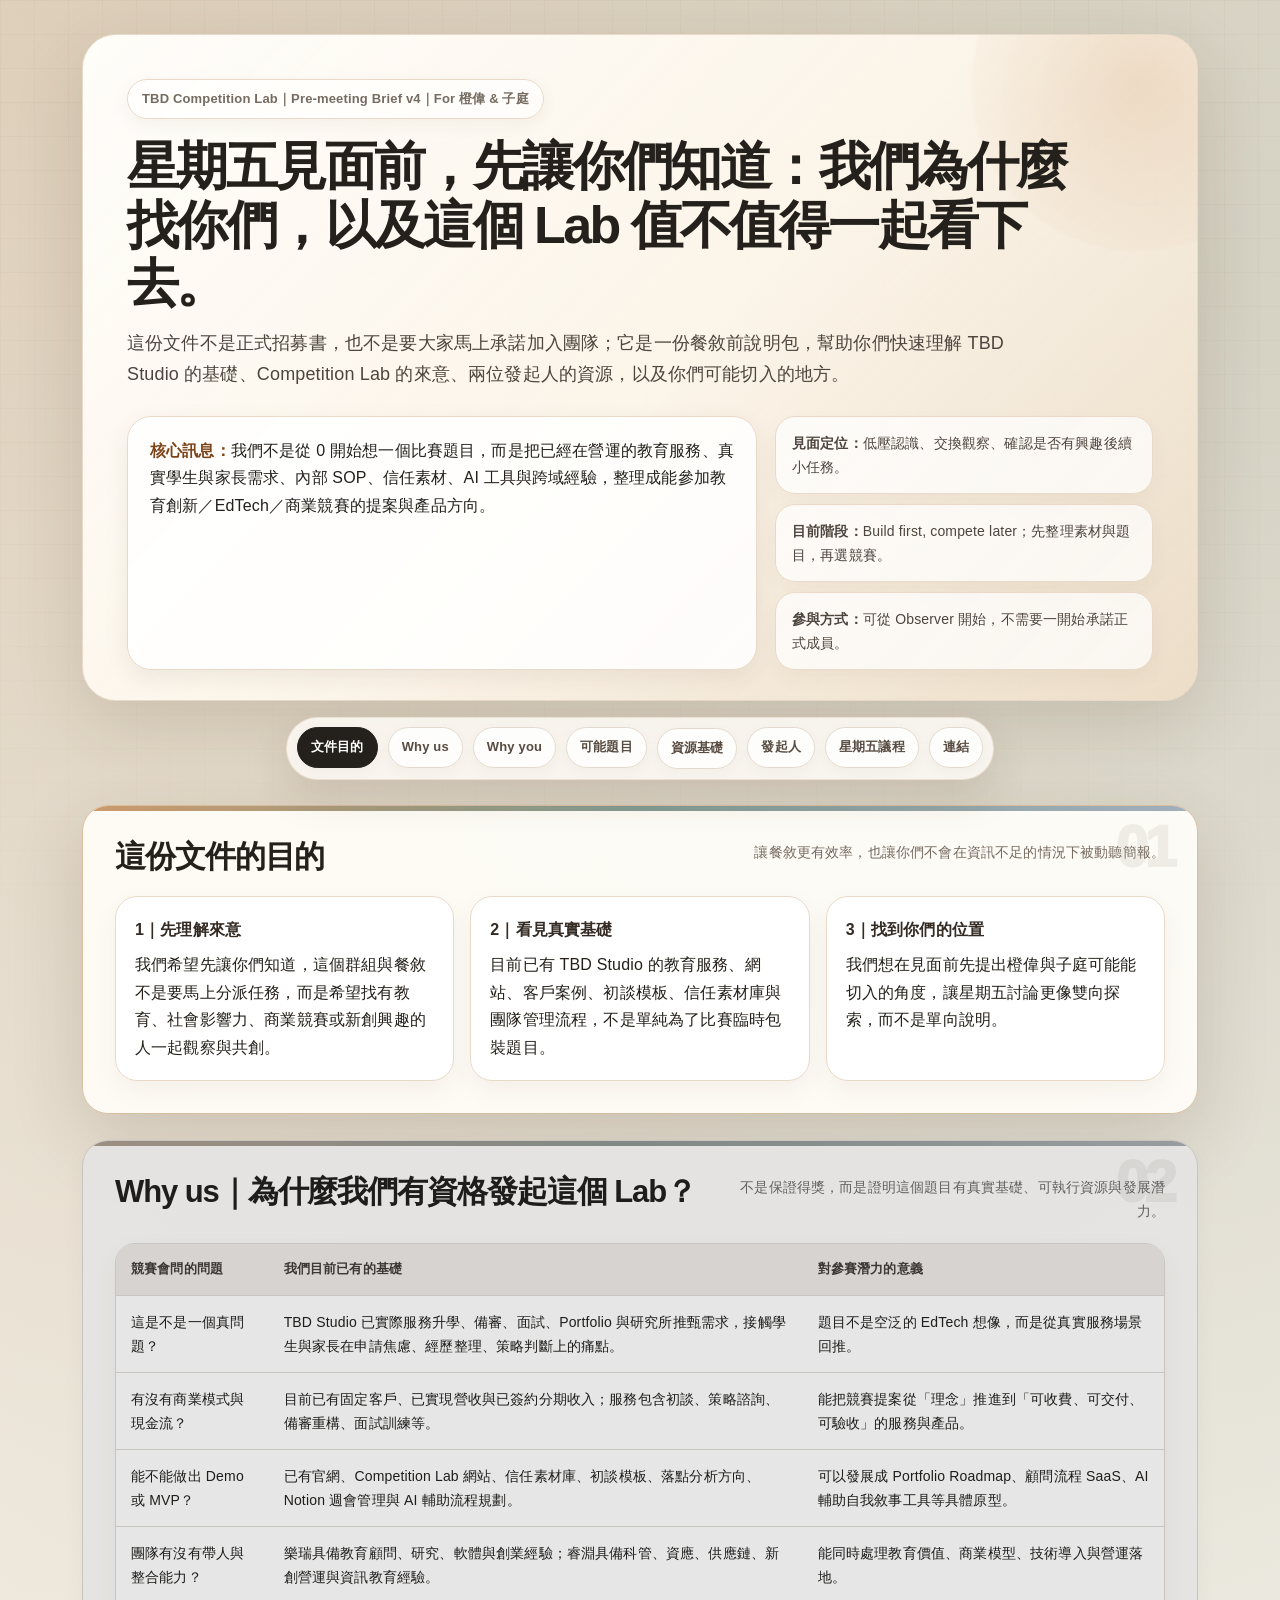
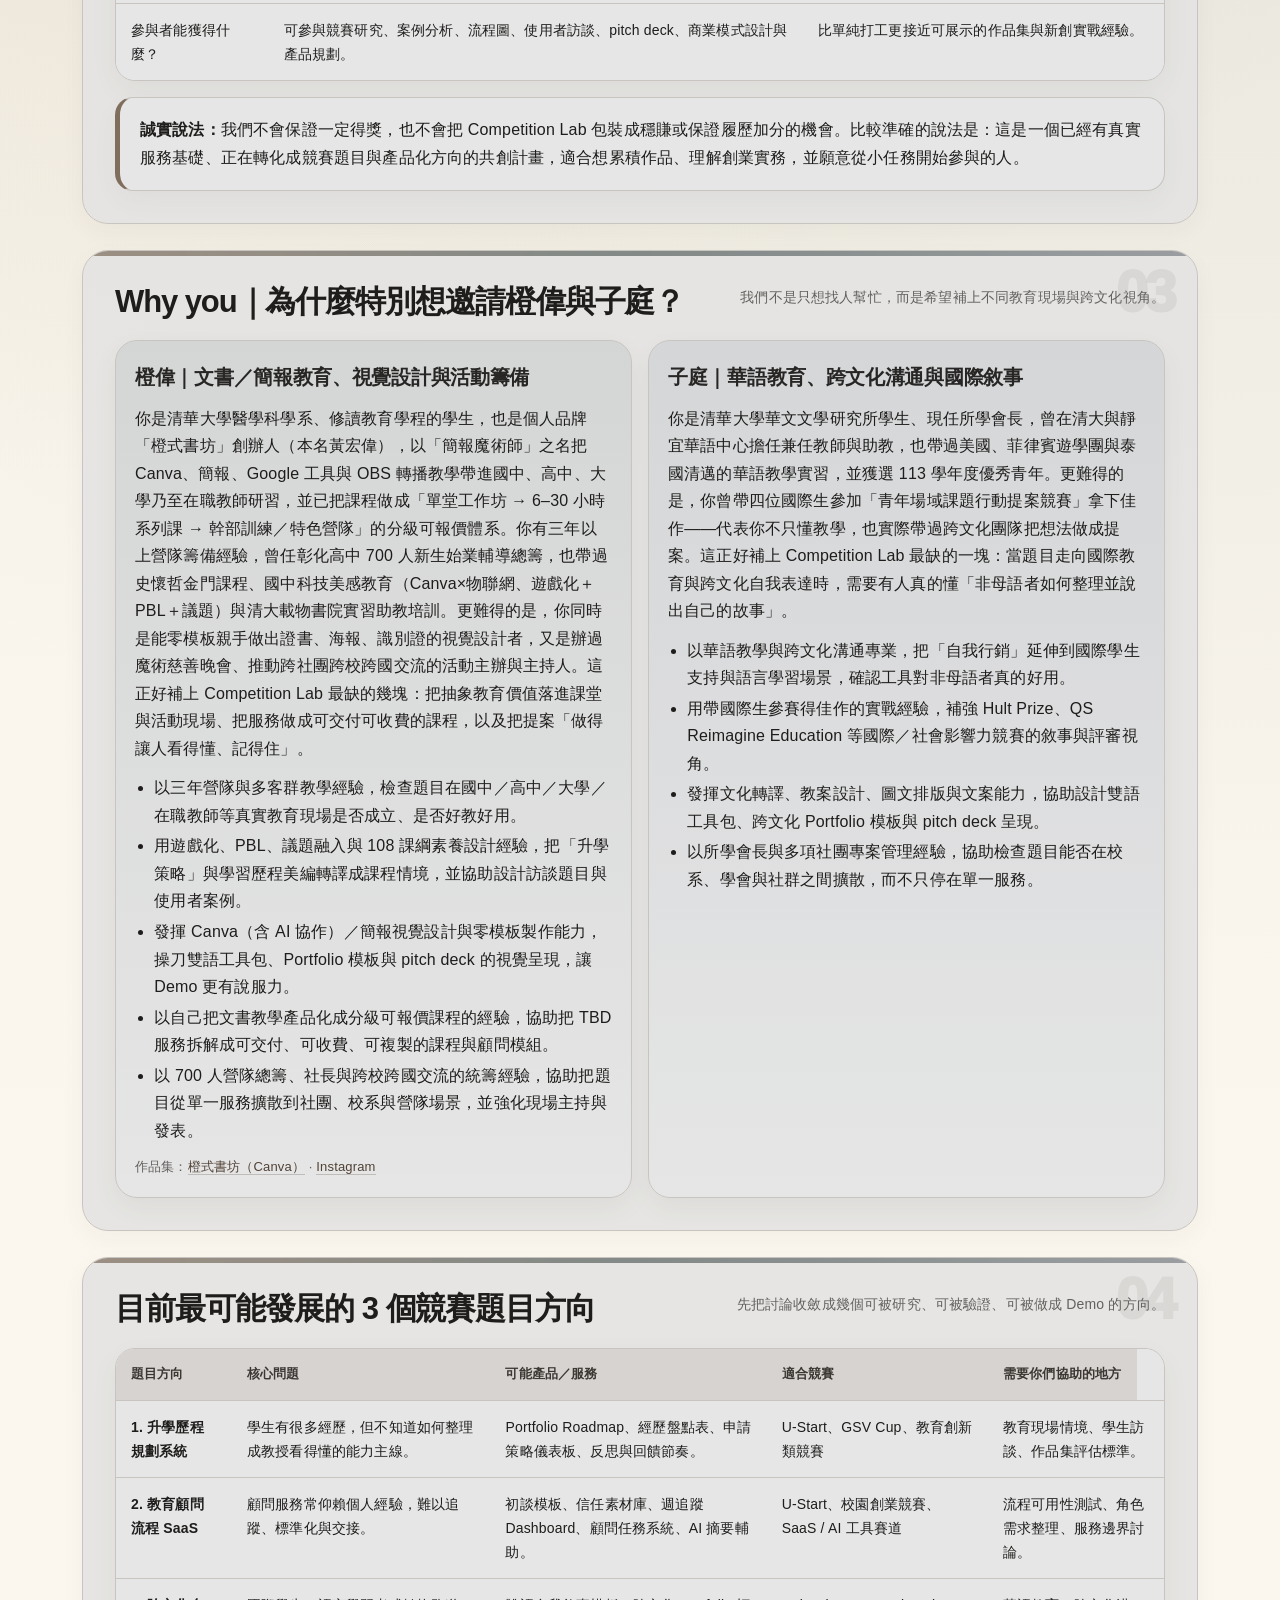
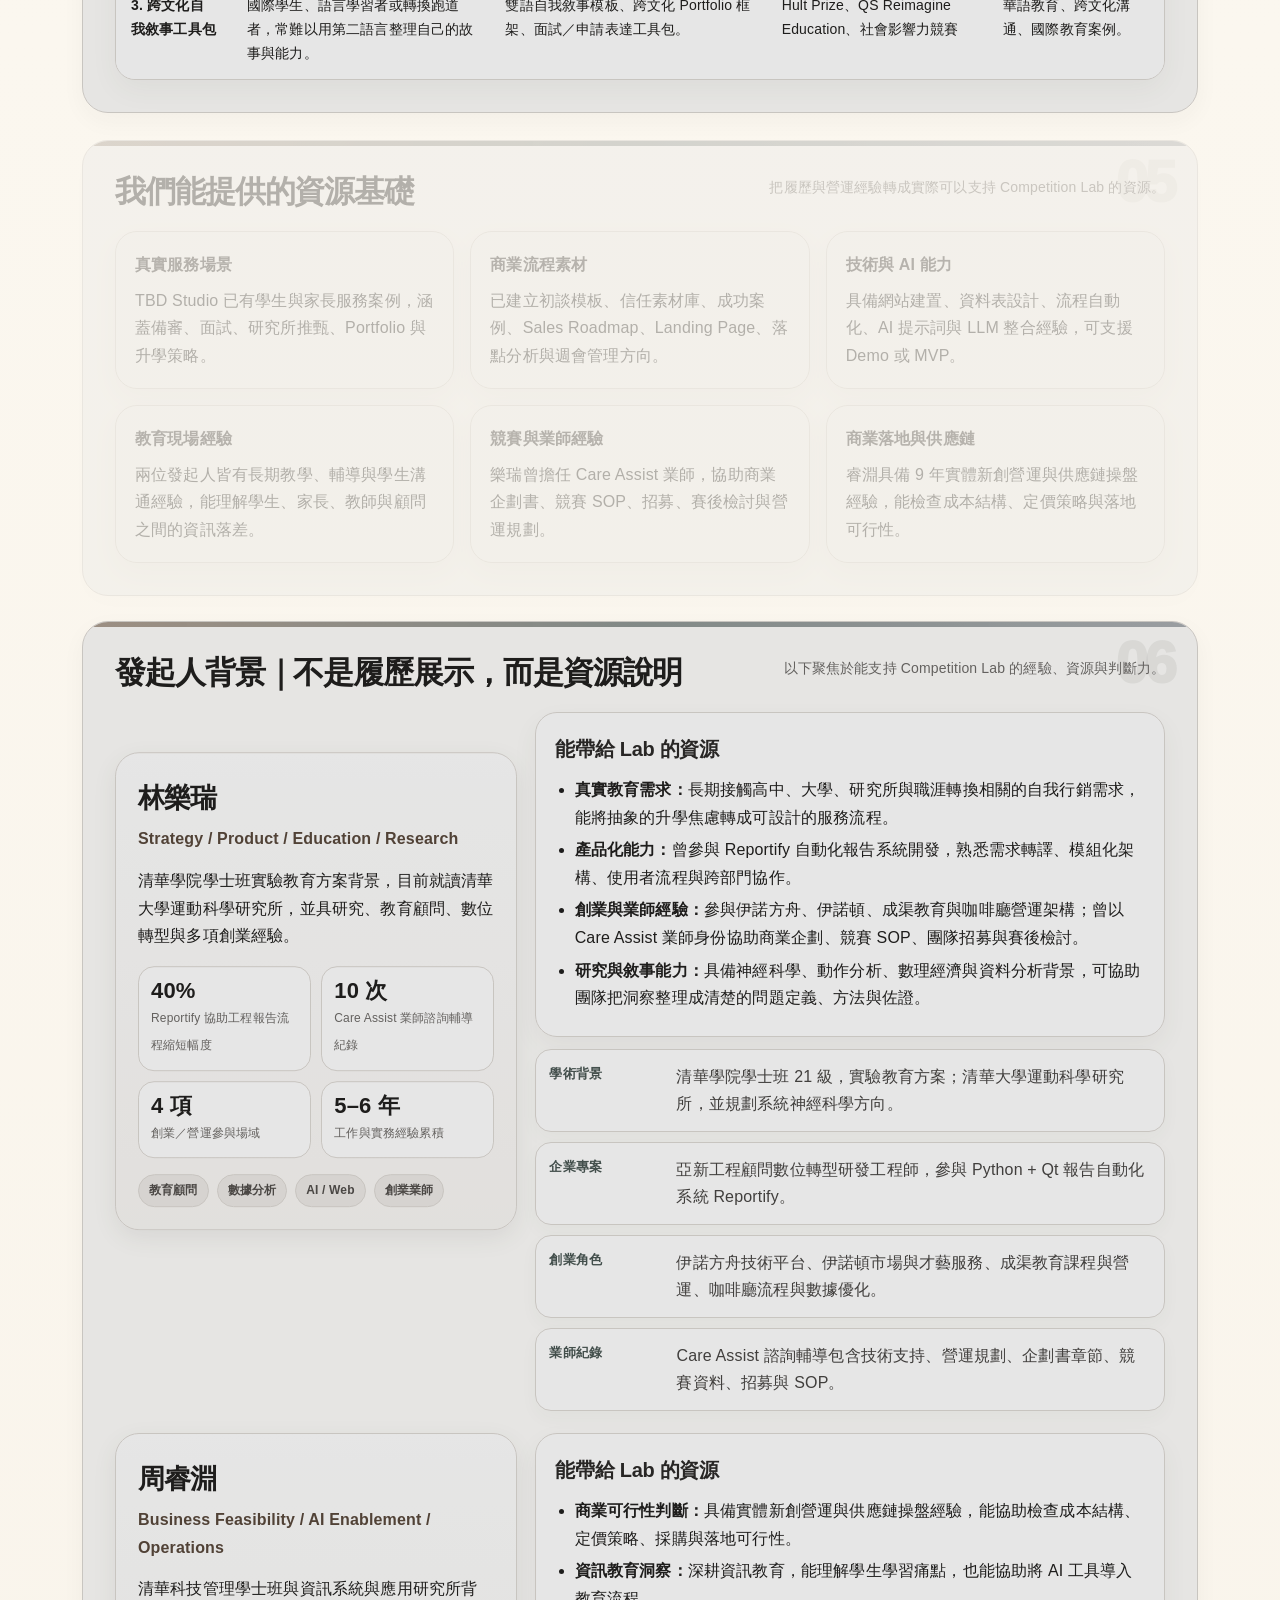
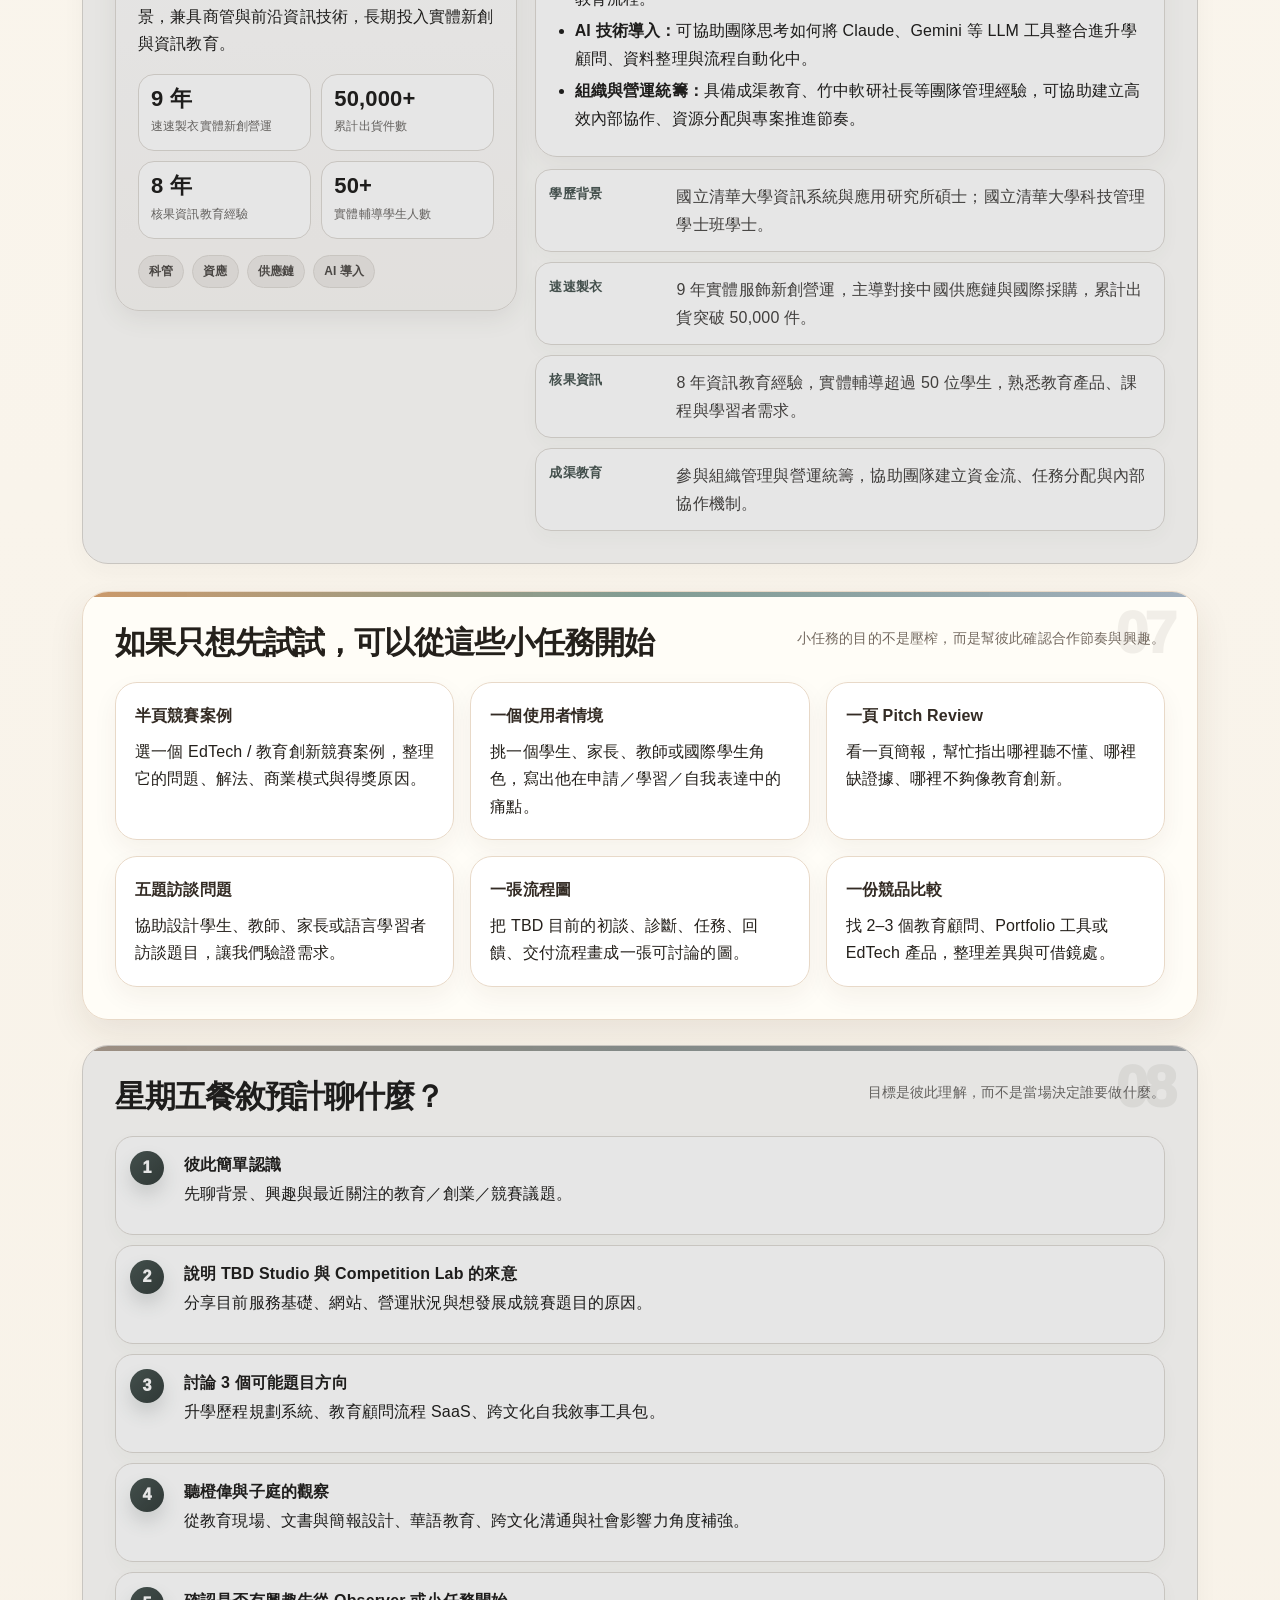
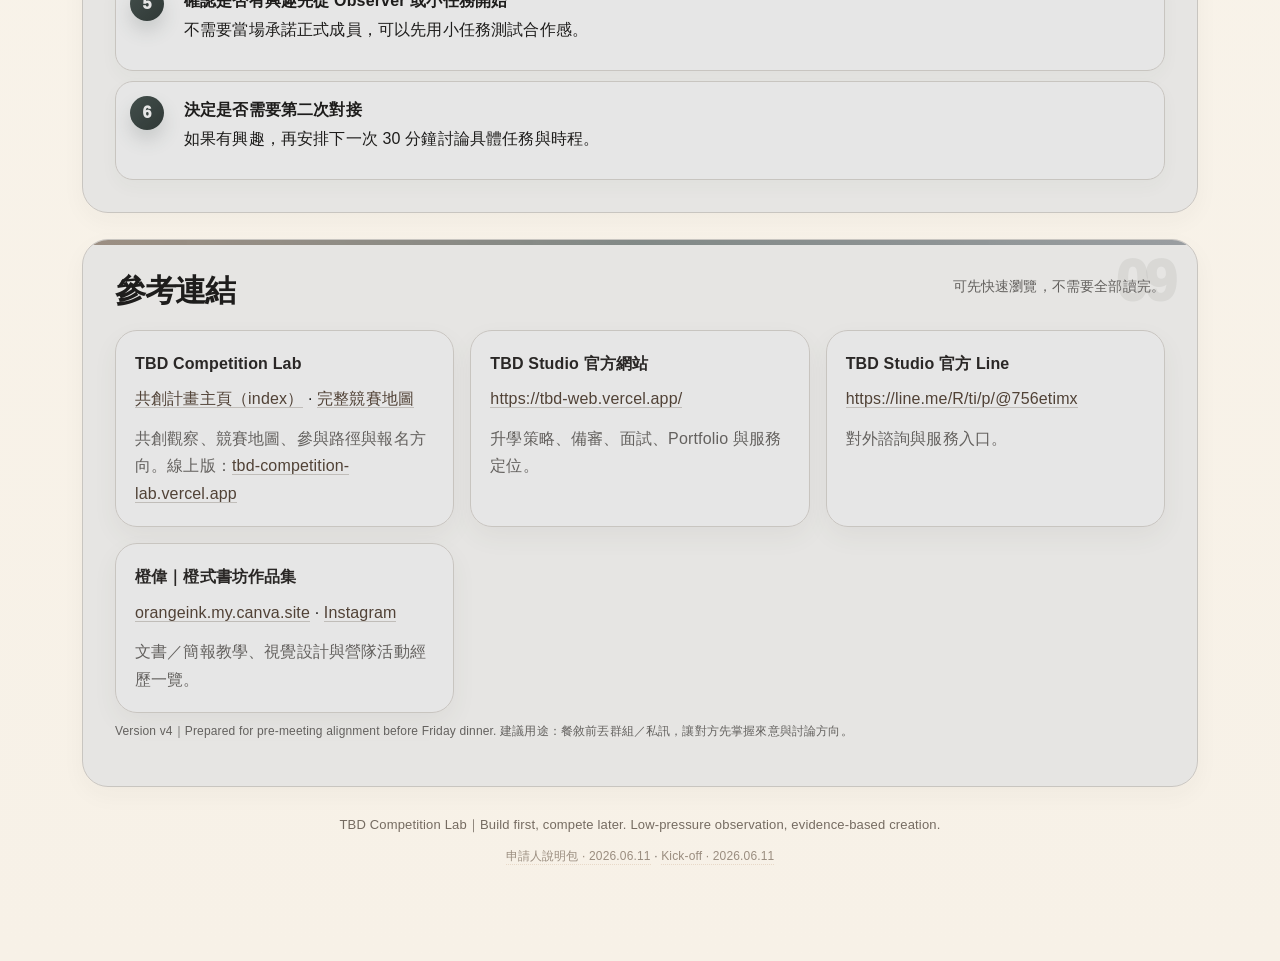
==== commit 726ee666: "Site-wide optimization: shared assets, OG tags, favicon, template Shared assets - assets/brief.css: " ====
--- a/Applicant_260529.html
+++ b/Applicant_260529.html
@@ -3,207 +3,18 @@
 <html lang="zh-Hant">
 <head>
 <meta charset="utf-8"/>
-<meta content="width=device-width, initial-scale=1.0" name="viewport"/><meta content="TBD Competition Lab 餐敘前說明包：來意、可信度、Why us / Why you、可能競賽題目、發起人資源與星期五議程。" name="description"/>
-<title>TBD Competition Lab｜Pre-meeting Brief v4.1｜Focus Mode</title>
+<meta name="viewport" content="width=device-width, initial-scale=1.0"/>
+<meta name="description" content="TBD Competition Lab 申請人說明包：來意、可信度、Why us / Why you、可能競賽題目、發起人資源與餐敘議程。"/>
+<meta property="og:title" content="TBD Competition Lab｜申請人說明包｜橙偉 & 子庭"/>
+<meta property="og:description" content="見面前先看這份：我們為什麼找你、Lab 的真實基礎、你可能切入的位置，以及星期五的議程。"/>
+<meta property="og:type" content="article"/>
+<meta property="og:url" content="https://tbd-competition-lab.vercel.app/Applicant_260529.html"/>
+<title>TBD Competition Lab｜申請人說明包｜橙偉 &amp; 子庭</title>
+<link rel="icon" type="image/svg+xml" href="favicon.svg"/>
+<link rel="stylesheet" href="assets/brief.css"/>
 <style>
-
-    :root{
-      --bg:#f7f1e7;
-      --bg-2:#efe2d2;
-      --paper:#fffdf8;
-      --paper-2:#fff8ed;
-      --ink:#24201b;
-      --muted:#756b61;
-      --muted-2:#9a8d7f;
-      --line:#e8d9c8;
-      --line-strong:#d8bea1;
-      --accent:#b87333;
-      --accent-dark:#7b4317;
-      --accent-soft:#f3ddc2;
-      --green:#315f53;
-      --green-soft:#e6f0eb;
-      --blue:#536d8b;
-      --blue-soft:#e8eef7;
-      --warn:#fff2d7;
-      --ok:#eef7ef;
-      --danger:#8a4a31;
-      --shadow-sm:0 8px 24px rgba(66,43,22,.08);
-      --shadow:0 22px 70px rgba(66,43,22,.14);
-      --shadow-card:0 14px 36px rgba(66,43,22,.09);
-      --r-xl:34px;
-      --r-lg:26px;
-      --r-md:18px;
-      --r-sm:13px;
-      --page:1160px;
-      --sans:-apple-system,BlinkMacSystemFont,"Segoe UI","Noto Sans TC","PingFang TC","Microsoft JhengHei",sans-serif;
-    }
-    *{box-sizing:border-box}
-    html{scroll-behavior:smooth;scroll-padding-top:92px}
-    body{
-      margin:0;
-      font-family:var(--sans);
-      background:
-        radial-gradient(circle at 4% 0%,rgba(184,115,51,.20),transparent 28%),
-        radial-gradient(circle at 94% 4%,rgba(49,95,83,.16),transparent 32%),
-        linear-gradient(180deg,var(--bg),#fbf7ef 44%,var(--bg));
-      color:var(--ink);
-      line-height:1.72;
-      letter-spacing:.01em;
-      text-rendering:optimizeLegibility;
-    }
-    body:before{
-      content:"";
-      position:fixed;inset:0;pointer-events:none;z-index:-1;
-      background-image:linear-gradient(rgba(124,75,30,.045) 1px,transparent 1px),linear-gradient(90deg,rgba(124,75,30,.035) 1px,transparent 1px);
-      background-size:34px 34px;
-      mask-image:linear-gradient(180deg,rgba(0,0,0,.95),rgba(0,0,0,.22));
-    }
-    a{color:var(--accent-dark);text-decoration:none;border-bottom:1px solid rgba(124,75,30,.26);transition:.18s ease}
-    a:hover{color:#4d260d;border-bottom-color:rgba(77,38,13,.55)}
-    p{margin:0 0 12px}.muted{color:var(--muted)}
-    b,strong{font-weight:850}
-    .skip-link{position:absolute;left:-999px;top:10px;background:#fff;color:var(--ink);padding:10px 14px;border-radius:999px;z-index:99;box-shadow:var(--shadow-sm)}
-    .skip-link:focus{left:14px}
-    .progress-bar{position:fixed;top:0;left:0;height:4px;width:0%;background:linear-gradient(90deg,var(--accent),var(--green),var(--blue));z-index:1000;box-shadow:0 0 18px rgba(184,115,51,.35)}
-    .page{max-width:var(--page);margin:0 auto;padding:34px 22px 82px}
-    .hero{
-      background:linear-gradient(135deg,rgba(255,253,248,.98),rgba(255,248,237,.90) 52%,rgba(241,223,199,.76));
-      border:1px solid var(--line);
-      border-radius:var(--r-xl);
-      box-shadow:var(--shadow);
-      padding:44px 44px 30px;
-      position:relative;overflow:hidden;
-    }
-    .hero:before{content:"";position:absolute;inset:0;background:linear-gradient(135deg,rgba(255,255,255,.28),transparent 45%);pointer-events:none}
-    .hero:after{content:"";position:absolute;right:-110px;top:-120px;width:340px;height:340px;border-radius:50%;background:radial-gradient(circle,rgba(184,115,51,.17),rgba(184,115,51,.03) 68%,transparent 70%)}
-    .hero>*{position:relative;z-index:1}
-    .eyebrow{display:inline-flex;gap:8px;align-items:center;border:1px solid var(--line);border-radius:999px;padding:8px 14px;background:rgba(255,255,255,.66);font-size:13px;color:var(--muted);font-weight:800;box-shadow:0 5px 18px rgba(66,43,22,.05)}
-    h1{font-size:clamp(31px,4.2vw,52px);line-height:1.12;margin:18px 0 16px;letter-spacing:-.05em;max-width:940px}
-    .subtitle{font-size:18px;color:#4d453e;max-width:910px;margin:0 0 24px}
-    .hero-grid{display:grid;grid-template-columns:1.25fr .75fr;gap:18px;margin-top:26px;position:relative;z-index:1}
-    .notice{background:rgba(255,255,255,.86);border:1px solid var(--line);border-radius:24px;padding:20px 22px;box-shadow:var(--shadow-sm)}
-    .notice strong{color:var(--accent-dark)}
-    .quick-meta{display:grid;gap:10px}
-    .meta-item{background:rgba(255,255,255,.72);border:1px solid var(--line);border-radius:20px;padding:14px 16px;font-size:14px;color:#4d453e;box-shadow:0 8px 20px rgba(66,43,22,.045)}
-    .nav{display:flex;flex-wrap:wrap;gap:10px;margin:24px 0 4px;padding:10px;border:1px solid rgba(232,217,200,.75);background:rgba(255,253,248,.62);border-radius:999px;backdrop-filter:blur(14px)}
-    .nav a{border:1px solid var(--line);background:rgba(255,255,255,.74);border-radius:999px;padding:8px 13px;font-size:13px;font-weight:800;color:#5d4b3b;box-shadow:0 4px 14px rgba(66,43,22,.04)}
-    .nav a:hover,.nav a.active{background:var(--ink);color:#fff;border-color:var(--ink);transform:translateY(-1px)}
-    .sticky-nav{position:sticky;top:12px;z-index:50;margin:16px 0 2px;display:flex;justify-content:center}
-    .sticky-nav .nav{margin:0;box-shadow:0 16px 42px rgba(66,43,22,.12);background:rgba(255,253,248,.82)}
-    section{
-      margin-top:26px;
-      background:rgba(255,253,248,.94);
-      border:1px solid var(--line);
-      border-radius:var(--r-lg);
-      box-shadow:var(--shadow-card);
-      padding:32px;
-      position:relative;overflow:hidden;
-    }
-    section:before{content:"";position:absolute;left:0;top:0;width:100%;height:5px;background:linear-gradient(90deg,var(--accent),rgba(49,95,83,.85),rgba(83,109,139,.75));opacity:.72}
-    section[id]::after{content:attr(data-kicker);position:absolute;right:24px;top:12px;color:rgba(117,107,97,.10);font-size:58px;font-weight:950;letter-spacing:-.06em;line-height:1;pointer-events:none}
-    .section-title{display:flex;align-items:flex-start;justify-content:space-between;gap:18px;margin-bottom:20px;position:relative;z-index:1}
-    h2{font-size:clamp(23px,2.6vw,31px);line-height:1.22;margin:0;letter-spacing:-.035em}
-    .section-note{color:var(--muted);font-size:14px;max-width:430px;margin:2px 0 0;text-align:right}
-    h3{font-size:20px;margin:18px 0 10px;color:#2f2a25;letter-spacing:-.015em}
-    .grid-2{display:grid;grid-template-columns:repeat(2,minmax(0,1fr));gap:16px}.grid-3{display:grid;grid-template-columns:repeat(3,minmax(0,1fr));gap:16px}.grid-4{display:grid;grid-template-columns:repeat(4,minmax(0,1fr));gap:14px}
-    .card{background:rgba(255,255,255,.90);border:1px solid var(--line);border-radius:22px;padding:19px;box-shadow:0 10px 26px rgba(66,43,22,.055);transition:transform .18s ease,box-shadow .18s ease,border-color .18s ease}
-    .card:hover{transform:translateY(-2px);box-shadow:0 18px 36px rgba(66,43,22,.10);border-color:var(--line-strong)}
-    .card.soft{background:linear-gradient(180deg,var(--green-soft),#fff)}.card.blue{background:linear-gradient(180deg,var(--blue-soft),#fff)}.card.warn{background:var(--warn)}
-    .card h3,.card h4{margin-top:0}.card h4{font-size:16px;margin:0 0 8px;color:#332b24}.card p:last-child{margin-bottom:0}
-    .tag-row{display:flex;flex-wrap:wrap;gap:8px;margin-top:12px}.tag{display:inline-flex;border-radius:999px;padding:5px 10px;background:#f3eadf;border:1px solid var(--line);font-size:12px;color:#5b4d42;font-weight:800}
-    .table-wrap{width:100%;overflow:auto;border-radius:20px;border:1px solid var(--line);background:#fff;box-shadow:0 10px 28px rgba(66,43,22,.05)}
-    .table-wrap table{min-width:760px;border:0;border-radius:0}
-    table{width:100%;border-collapse:collapse;overflow:hidden;border-radius:18px;background:#fff;border:1px solid var(--line);font-size:14px}
-    th,td{text-align:left;vertical-align:top;padding:14px 15px;border-bottom:1px solid var(--line)}
-    th{background:#f3eadf;color:#4d3b2d;font-size:13px;position:sticky;top:0;z-index:1}tr:last-child td{border-bottom:none}tbody tr:hover td{background:#fffaf1}
-    ul{margin:8px 0 0;padding-left:1.2em}li{margin:5px 0}.compact li{margin:3px 0}
-    .profile{display:grid;grid-template-columns:.78fr 1.22fr;gap:18px;align-items:start}.profile-head{background:linear-gradient(180deg,#fff,var(--paper-2));border:1px solid var(--line);border-radius:24px;padding:22px;position:sticky;top:98px;box-shadow:var(--shadow-sm)}.name{font-size:27px;font-weight:950;letter-spacing:-.03em;margin:0 0 4px}.role{color:var(--accent-dark);font-weight:850;margin-bottom:14px}.metric-grid{display:grid;grid-template-columns:repeat(2,minmax(0,1fr));gap:10px;margin:16px 0}.metric{background:#fff;border:1px solid var(--line);border-radius:16px;padding:12px}.metric b{display:block;font-size:22px;line-height:1.1}.metric span{font-size:12px;color:var(--muted)}
-    .timeline{display:grid;gap:10px}.event{display:grid;grid-template-columns:115px 1fr;gap:12px;background:#fff;border:1px solid var(--line);border-radius:16px;padding:13px;box-shadow:0 7px 18px rgba(66,43,22,.035)}.event .date{font-weight:850;color:var(--green);font-size:13px}.event p{margin:0;color:#4d453e}
-    .agenda{counter-reset:item;display:grid;gap:10px}.agenda .step{display:grid;grid-template-columns:42px 1fr;gap:12px;align-items:start;background:#fff;border:1px solid var(--line);border-radius:18px;padding:14px;box-shadow:0 7px 18px rgba(66,43,22,.035)}.agenda .step:before{counter-increment:item;content:counter(item);width:34px;height:34px;border-radius:50%;display:grid;place-items:center;background:linear-gradient(135deg,var(--green),#23443b);color:#fff;font-weight:950;box-shadow:0 10px 18px rgba(49,95,83,.18)}.step b{display:block;margin-bottom:2px}
-    .callout{border-left:5px solid var(--accent);background:#fff;border-radius:18px;padding:18px 20px;border-top:1px solid var(--line);border-right:1px solid var(--line);border-bottom:1px solid var(--line);box-shadow:0 10px 26px rgba(66,43,22,.045)}
-    .footer{margin-top:26px;color:var(--muted);font-size:13px;text-align:center}.print-note{font-size:12px;color:var(--muted);margin-top:8px}
-    .back-top{position:fixed;right:18px;bottom:18px;width:42px;height:42px;border-radius:50%;display:grid;place-items:center;background:var(--ink);color:#fff;border:0;box-shadow:0 14px 36px rgba(36,32,27,.22);cursor:pointer;opacity:0;transform:translateY(8px);transition:.2s ease;z-index:80}.back-top.show{opacity:1;transform:translateY(0)}
-
-    /* Focus Mode: dim non-current reading sections and mirror focus state in navigation */
-    main.focus-mode-on section{
-      transition:opacity .28s ease, filter .28s ease, transform .28s ease, box-shadow .28s ease;
-    }
-    main.focus-mode-on section.is-dimmed{
-      opacity:.32;
-      filter:grayscale(.55) saturate(.65) brightness(.9);
-      box-shadow:0 8px 24px rgba(66,43,22,.04);
-    }
-    main.focus-mode-on section.is-active{
-      opacity:1;
-      filter:none;
-      transform:translateY(-1px);
-      box-shadow:0 24px 72px rgba(66,43,22,.16);
-      border-color:var(--line-strong);
-    }
-    main.focus-mode-on section.is-dimmed:hover,
-    main.focus-mode-on section.is-dimmed:focus-within{
-      opacity:.82;
-      filter:grayscale(.12) saturate(.9);
-    }
-    .nav a.is-dimmed{
-      opacity:.46;
-      filter:grayscale(.35);
-    }
-    .nav a.in-view{
-      background:rgba(49,95,83,.12);
-      border-color:rgba(49,95,83,.28);
-      color:#264c42;
-    }
-    .nav a.active{
-      opacity:1;
-      filter:none;
-    }
-    @media(max-width:720px){
-      main.focus-mode-on section.is-dimmed{opacity:.46;filter:grayscale(.4) saturate(.78) brightness(.94)}
-    }
-    @media(prefers-reduced-motion:reduce){
-      main.focus-mode-on section,.nav a{transition:none}
-    }
-    @media(max-width:980px){.hero-grid,.grid-3{grid-template-columns:1fr 1fr}.profile{grid-template-columns:1fr}.profile-head{position:static}.sticky-nav{top:0}.sticky-nav .nav{justify-content:flex-start;overflow:auto;flex-wrap:nowrap;border-radius:0;width:calc(100% + 44px);margin-left:-22px;margin-right:-22px;padding-left:22px;padding-right:22px}.sticky-nav .nav a{white-space:nowrap}}
-    @media(max-width:720px){.page{padding:18px 14px 70px}.hero{padding:28px 22px 22px;border-radius:26px}.hero-grid,.grid-2,.grid-3,.grid-4{grid-template-columns:1fr}.section-title{display:block}.section-note{text-align:left;margin-top:8px}.subtitle{font-size:16px}section{padding:24px 18px;border-radius:22px}.event{grid-template-columns:1fr}.metric-grid{grid-template-columns:1fr 1fr}.nav{flex-wrap:nowrap;overflow:auto;border-radius:18px;justify-content:flex-start}.nav a{white-space:nowrap}.table-wrap{margin-left:-4px;margin-right:-4px}.back-top{right:12px;bottom:12px}}
-    @media(max-width:430px){.metric-grid{grid-template-columns:1fr}h1{letter-spacing:-.04em}.eyebrow{font-size:12px;align-items:flex-start}.notice,.meta-item,.card{border-radius:18px}.hero:after{display:none}}
-    /* ===== Mobile nav guidance enhancement ===== */
-    @media(max-width:980px){
-      .sticky-nav::before,
-      .sticky-nav::after{
-        content:"";position:absolute;top:0;bottom:0;width:28px;
-        pointer-events:none;z-index:5;transition:opacity .22s ease;
-      }
-      .sticky-nav::before{left:-22px;background:linear-gradient(90deg,rgba(255,253,248,.96),rgba(255,253,248,0))}
-      .sticky-nav::after{right:-22px;background:linear-gradient(-90deg,rgba(255,253,248,.96),rgba(255,253,248,0))}
-      .sticky-nav.at-start::before{opacity:0}
-      .sticky-nav.at-end::after{opacity:0}
-      .sticky-nav .nav{counter-reset:nav-item;scroll-behavior:smooth;-webkit-overflow-scrolling:touch;scrollbar-width:none}
-      .sticky-nav .nav::-webkit-scrollbar{display:none}
-      .sticky-nav .nav a{counter-increment:nav-item;position:relative;padding:9px 13px 9px 30px;font-size:12.5px}
-      .sticky-nav .nav a::before{
-        content:counter(nav-item,decimal-leading-zero);
-        position:absolute;left:8px;top:50%;transform:translateY(-50%);
-        font-family:ui-monospace,"SF Mono",Menlo,monospace;
-        font-size:9.5px;font-weight:700;letter-spacing:.05em;line-height:1;
-        color:rgba(117,107,97,.7);background:rgba(243,234,223,.9);
-        border-radius:999px;padding:2px 5px;
-        transition:background .18s ease,color .18s ease;
-      }
-      .sticky-nav .nav a.in-view::before{background:rgba(49,95,83,.22);color:#264c42}
-      .sticky-nav .nav a.active::before{background:var(--accent);color:#fff}
-      .sticky-nav .nav a.active{box-shadow:0 10px 24px rgba(36,32,27,.28)}
-      section[id]::after{font-size:44px;right:16px;top:10px}
-    }
-    @media(max-width:430px){
-      .sticky-nav .nav a{padding:8px 12px 8px 28px;font-size:12px}
-      .sticky-nav .nav a::before{font-size:9px;padding:2px 4px;left:6px}
-      section[id]::after{font-size:36px}
-    }
-
-    @media print{body{background:#fff}.progress-bar,.sticky-nav,.back-top{display:none}.page{max-width:none;padding:0}.hero,section{box-shadow:none;break-inside:avoid}.nav{display:none}a{border-bottom:none;color:inherit}.table-wrap{overflow:visible;border:0;box-shadow:none}.table-wrap table{min-width:0}section:before,section[id]::after{display:none}}
-
-  </style>
+/* page-specific — add overrides here */
+</style>
 </head>
 <body><div aria-hidden="true" class="progress-bar"></div><a class="skip-link" href="#purpose">跳到主要內容</a>
 <main class="page">
@@ -394,114 +205,5 @@
 </section>
 <div class="footer">TBD Competition Lab｜Build first, compete later. Low-pressure observation, evidence-based creation.</div>
 </main>
-<button aria-label="回到頁首" class="back-top" type="button">↑</button><script data-ui="v4-ux">
-
-    const progress = document.querySelector('.progress-bar');
-    const backTop = document.querySelector('.back-top');
-    const main = document.querySelector('main.page');
-    const navLinks = [...document.querySelectorAll('.nav a')];
-    const sections = navLinks
-      .map(a => document.querySelector(a.getAttribute('href')))
-      .filter(Boolean);
-    const sectionById = Object.fromEntries(sections.map(section => [section.id, section]));
-    const navById = Object.fromEntries(navLinks.map(a => [a.getAttribute('href')?.replace('#',''), a]));
-    const ratios = new Map(sections.map(section => [section.id, 0]));
-    const navContainer = document.querySelector('.sticky-nav .nav');
-    const stickyNav = document.querySelector('.sticky-nav');
-    let lastCurrent = null;
-
-    if(main) main.classList.add('focus-mode-on');
-
-    function scrollActiveNavIntoView(){
-      if(!navContainer) return;
-      if(navContainer.scrollWidth <= navContainer.clientWidth + 2) return;
-      const activeLink = navContainer.querySelector('a.active');
-      if(!activeLink) return;
-      const target = activeLink.offsetLeft - (navContainer.clientWidth - activeLink.offsetWidth) / 2;
-      const max = navContainer.scrollWidth - navContainer.clientWidth;
-      const left = Math.max(0, Math.min(max, target));
-      navContainer.scrollTo({left, behavior:'smooth'});
-    }
-
-    function updateNavEdges(){
-      if(!navContainer || !stickyNav) return;
-      if(navContainer.scrollWidth <= navContainer.clientWidth + 2){
-        stickyNav.classList.add('at-start','at-end');
-        return;
-      }
-      stickyNav.classList.toggle('at-start', navContainer.scrollLeft <= 4);
-      stickyNav.classList.toggle('at-end', navContainer.scrollLeft >= navContainer.scrollWidth - navContainer.clientWidth - 4);
-    }
-
-    function setFocusState(current){
-      sections.forEach(section => {
-        const isActive = section.id === current;
-        section.classList.toggle('is-active', isActive);
-        section.classList.toggle('is-dimmed', !isActive);
-        section.setAttribute('aria-current', isActive ? 'true' : 'false');
-      });
-      navLinks.forEach(a => {
-        const id = a.getAttribute('href')?.replace('#','');
-        const isActive = id === current;
-        const isInView = (ratios.get(id) || 0) > 0.08;
-        a.classList.toggle('active', isActive);
-        a.classList.toggle('in-view', isInView && !isActive);
-        a.classList.toggle('is-dimmed', !isActive && !isInView);
-        if(isActive) a.setAttribute('aria-current', 'true');
-        else a.removeAttribute('aria-current');
-      });
-      if(current !== lastCurrent){
-        lastCurrent = current;
-        scrollActiveNavIntoView();
-      }
-    }
-
-    function pickCurrentSection(){
-      const viewportFocusY = window.innerHeight * 0.38;
-      let best = sections[0]?.id;
-      let bestScore = -Infinity;
-      for(const section of sections){
-        const rect = section.getBoundingClientRect();
-        const visibleRatio = ratios.get(section.id) || 0;
-        const distance = Math.abs(rect.top - viewportFocusY);
-        const score = visibleRatio * 1000 - distance;
-        if(score > bestScore){
-          bestScore = score;
-          best = section.id;
-        }
-      }
-      return best;
-    }
-
-    const observer = new IntersectionObserver((entries) => {
-      entries.forEach(entry => ratios.set(entry.target.id, entry.intersectionRatio));
-      setFocusState(pickCurrentSection());
-    }, {
-      root:null,
-      threshold:[0, .05, .1, .18, .25, .35, .5, .65, .8, 1],
-      rootMargin:'-12% 0px -42% 0px'
-    });
-    sections.forEach(section => observer.observe(section));
-
-    function updateUI(){
-      const doc = document.documentElement;
-      const scrolled = doc.scrollTop || document.body.scrollTop;
-      const max = doc.scrollHeight - doc.clientHeight;
-      if(progress) progress.style.width = max > 0 ? `${(scrolled / max) * 100}%` : '0%';
-      if(backTop) backTop.classList.toggle('show', scrolled > 520);
-      setFocusState(pickCurrentSection());
-    }
-    window.addEventListener('scroll', updateUI, {passive:true});
-    window.addEventListener('resize', updateUI);
-    window.addEventListener('resize', updateNavEdges);
-    if(navContainer){
-      navContainer.addEventListener('scroll', updateNavEdges, {passive:true});
-    }
-    updateUI();
-    updateNavEdges();
-    if(backTop){
-      backTop.addEventListener('click', () => window.scrollTo({top:0, behavior:'smooth'}));
-    }
-
-  </script></body>
+<button aria-label="回到頁首" class="back-top" type="button">↑</button><script src="assets/brief.js"></script></body>
 </html>
--- a/assets/brief.css
+++ b/assets/brief.css
@@ -0,0 +1,255 @@
+/* TBD Competition Lab — Brief/Meeting shared stylesheet
+   Used by: Applicant_*.html, Meeting_*.html
+   ================================================== */
+
+:root{
+  --bg:#f7f1e7;
+  --bg-2:#efe2d2;
+  --paper:#fffdf8;
+  --paper-2:#fff8ed;
+  --ink:#24201b;
+  --muted:#756b61;
+  --muted-2:#9a8d7f;
+  --line:#e8d9c8;
+  --line-strong:#d8bea1;
+  --accent:#b87333;
+  --accent-dark:#7b4317;
+  --accent-soft:#f3ddc2;
+  --green:#315f53;
+  --green-soft:#e6f0eb;
+  --blue:#536d8b;
+  --blue-soft:#e8eef7;
+  --warn:#fff2d7;
+  --ok:#eef7ef;
+  --danger:#8a4a31;
+  --shadow-sm:0 8px 24px rgba(66,43,22,.08);
+  --shadow:0 22px 70px rgba(66,43,22,.14);
+  --shadow-card:0 14px 36px rgba(66,43,22,.09);
+  --r-xl:34px;
+  --r-lg:26px;
+  --r-md:18px;
+  --r-sm:13px;
+  --page:1160px;
+  --sans:-apple-system,BlinkMacSystemFont,"Segoe UI","Noto Sans TC","PingFang TC","Microsoft JhengHei",sans-serif;
+}
+
+/* ── Reset & Base ── */
+*{box-sizing:border-box}
+html{scroll-behavior:smooth;scroll-padding-top:92px}
+body{
+  margin:0;
+  font-family:var(--sans);
+  background:
+    radial-gradient(circle at 4% 0%,rgba(184,115,51,.20),transparent 28%),
+    radial-gradient(circle at 94% 4%,rgba(49,95,83,.16),transparent 32%),
+    linear-gradient(180deg,var(--bg),#fbf7ef 44%,var(--bg));
+  color:var(--ink);
+  line-height:1.72;
+  letter-spacing:.01em;
+  text-rendering:optimizeLegibility;
+}
+body::before{
+  content:"";
+  position:fixed;inset:0;pointer-events:none;z-index:-1;
+  background-image:
+    linear-gradient(rgba(124,75,30,.045) 1px,transparent 1px),
+    linear-gradient(90deg,rgba(124,75,30,.035) 1px,transparent 1px);
+  background-size:34px 34px;
+  mask-image:linear-gradient(180deg,rgba(0,0,0,.95),rgba(0,0,0,.22));
+}
+a{color:var(--accent-dark);text-decoration:none;border-bottom:1px solid rgba(124,75,30,.26);transition:.18s ease}
+a:hover{color:#4d260d;border-bottom-color:rgba(77,38,13,.55)}
+p{margin:0 0 12px}
+.muted{color:var(--muted)}
+b,strong{font-weight:850}
+
+/* ── Skip link & Progress bar ── */
+.skip-link{position:absolute;left:-999px;top:10px;background:#fff;color:var(--ink);padding:10px 14px;border-radius:999px;z-index:99;box-shadow:var(--shadow-sm)}
+.skip-link:focus{left:14px}
+.progress-bar{position:fixed;top:0;left:0;height:4px;width:0%;background:linear-gradient(90deg,var(--accent),var(--green),var(--blue));z-index:1000;box-shadow:0 0 18px rgba(184,115,51,.35)}
+
+/* ── Layout ── */
+.page{max-width:var(--page);margin:0 auto;padding:34px 22px 82px}
+
+/* ── Hero ── */
+.hero{
+  background:linear-gradient(135deg,rgba(255,253,248,.98),rgba(255,248,237,.90) 52%,rgba(241,223,199,.76));
+  border:1px solid var(--line);border-radius:var(--r-xl);box-shadow:var(--shadow);
+  padding:44px 44px 30px;position:relative;overflow:hidden;
+}
+.hero::before{content:"";position:absolute;inset:0;background:linear-gradient(135deg,rgba(255,255,255,.28),transparent 45%);pointer-events:none}
+.hero::after{content:"";position:absolute;right:-110px;top:-120px;width:340px;height:340px;border-radius:50%;background:radial-gradient(circle,rgba(184,115,51,.17),rgba(184,115,51,.03) 68%,transparent 70%)}
+.hero>*{position:relative;z-index:1}
+.eyebrow{display:inline-flex;gap:8px;align-items:center;border:1px solid var(--line);border-radius:999px;padding:8px 14px;background:rgba(255,255,255,.66);font-size:13px;color:var(--muted);font-weight:800;box-shadow:0 5px 18px rgba(66,43,22,.05)}
+h1{font-size:clamp(31px,4.2vw,52px);line-height:1.12;margin:18px 0 16px;letter-spacing:-.05em;max-width:940px}
+.subtitle{font-size:18px;color:#4d453e;max-width:910px;margin:0 0 24px}
+.hero-grid{display:grid;grid-template-columns:1.25fr .75fr;gap:18px;margin-top:26px;position:relative;z-index:1}
+.notice{background:rgba(255,255,255,.86);border:1px solid var(--line);border-radius:24px;padding:20px 22px;box-shadow:var(--shadow-sm)}
+.notice strong{color:var(--accent-dark)}
+.quick-meta{display:grid;gap:10px}
+.meta-item{background:rgba(255,255,255,.72);border:1px solid var(--line);border-radius:20px;padding:14px 16px;font-size:14px;color:#4d453e;box-shadow:0 8px 20px rgba(66,43,22,.045)}
+
+/* ── Sticky Nav ── */
+.nav{display:flex;flex-wrap:wrap;gap:10px;margin:24px 0 4px;padding:10px;border:1px solid rgba(232,217,200,.75);background:rgba(255,253,248,.62);border-radius:999px;backdrop-filter:blur(14px)}
+.nav a{border:1px solid var(--line);background:rgba(255,255,255,.74);border-radius:999px;padding:8px 13px;font-size:13px;font-weight:800;color:#5d4b3b;box-shadow:0 4px 14px rgba(66,43,22,.04)}
+.nav a:hover,.nav a.active{background:var(--ink);color:#fff;border-color:var(--ink);transform:translateY(-1px)}
+.sticky-nav{position:sticky;top:12px;z-index:50;margin:16px 0 2px;display:flex;justify-content:center}
+.sticky-nav .nav{margin:0;box-shadow:0 16px 42px rgba(66,43,22,.12);background:rgba(255,253,248,.82)}
+
+/* ── Sections ── */
+section{
+  margin-top:26px;
+  background:rgba(255,253,248,.94);border:1px solid var(--line);border-radius:var(--r-lg);
+  box-shadow:var(--shadow-card);padding:32px;position:relative;overflow:hidden;
+}
+section::before{content:"";position:absolute;left:0;top:0;width:100%;height:5px;background:linear-gradient(90deg,var(--accent),rgba(49,95,83,.85),rgba(83,109,139,.75));opacity:.72}
+section[id]::after{content:attr(data-kicker);position:absolute;right:24px;top:12px;color:rgba(117,107,97,.10);font-size:58px;font-weight:950;letter-spacing:-.06em;line-height:1;pointer-events:none}
+.section-title{display:flex;align-items:flex-start;justify-content:space-between;gap:18px;margin-bottom:20px;position:relative;z-index:1}
+h2{font-size:clamp(23px,2.6vw,31px);line-height:1.22;margin:0;letter-spacing:-.035em}
+.section-note{color:var(--muted);font-size:14px;max-width:430px;margin:2px 0 0;text-align:right}
+h3{font-size:20px;margin:18px 0 10px;color:#2f2a25;letter-spacing:-.015em}
+h3:first-child{margin-top:0}
+
+/* ── Grid ── */
+.grid-2{display:grid;grid-template-columns:repeat(2,minmax(0,1fr));gap:16px}
+.grid-3{display:grid;grid-template-columns:repeat(3,minmax(0,1fr));gap:16px}
+.grid-4{display:grid;grid-template-columns:repeat(4,minmax(0,1fr));gap:14px}
+
+/* ── Cards ── */
+.card{background:rgba(255,255,255,.90);border:1px solid var(--line);border-radius:22px;padding:19px;box-shadow:0 10px 26px rgba(66,43,22,.055);transition:transform .18s ease,box-shadow .18s ease,border-color .18s ease}
+.card:hover{transform:translateY(-2px);box-shadow:0 18px 36px rgba(66,43,22,.10);border-color:var(--line-strong)}
+.card.soft{background:linear-gradient(180deg,var(--green-soft),#fff)}
+.card.blue{background:linear-gradient(180deg,var(--blue-soft),#fff)}
+.card.warn{background:var(--warn)}
+.card h3,.card h4{margin-top:0}
+.card h4{font-size:16px;margin:0 0 8px;color:#332b24}
+.card p:last-child{margin-bottom:0}
+
+/* ── Tags ── */
+.tag-row{display:flex;flex-wrap:wrap;gap:8px;margin-top:12px}
+.tag{display:inline-flex;border-radius:999px;padding:5px 10px;background:#f3eadf;border:1px solid var(--line);font-size:12px;color:#5b4d42;font-weight:800}
+.tag.green{background:var(--green-soft);border-color:rgba(49,95,83,.25);color:var(--green)}
+.tag.blue{background:var(--blue-soft);border-color:rgba(83,109,139,.25);color:var(--blue)}
+
+/* ── Table ── */
+.table-wrap{width:100%;overflow:auto;border-radius:20px;border:1px solid var(--line);background:#fff;box-shadow:0 10px 28px rgba(66,43,22,.05)}
+.table-wrap table{min-width:760px;border:0;border-radius:0}
+table{width:100%;border-collapse:collapse;overflow:hidden;border-radius:18px;background:#fff;border:1px solid var(--line);font-size:14px}
+th,td{text-align:left;vertical-align:top;padding:14px 15px;border-bottom:1px solid var(--line)}
+th{background:#f3eadf;color:#4d3b2d;font-size:13px;position:sticky;top:0;z-index:1}
+tr:last-child td{border-bottom:none}
+tbody tr:hover td{background:#fffaf1}
+
+/* ── Lists ── */
+ul{margin:8px 0 0;padding-left:1.2em}
+li{margin:5px 0}
+.compact li{margin:3px 0}
+
+/* ── Profile ── */
+.profile{display:grid;grid-template-columns:.78fr 1.22fr;gap:18px;align-items:start}
+.profile-head{background:linear-gradient(180deg,#fff,var(--paper-2));border:1px solid var(--line);border-radius:24px;padding:22px;position:sticky;top:98px;box-shadow:var(--shadow-sm)}
+.name{font-size:27px;font-weight:950;letter-spacing:-.03em;margin:0 0 4px}
+.role{color:var(--accent-dark);font-weight:850;margin-bottom:14px}
+.metric-grid{display:grid;grid-template-columns:repeat(2,minmax(0,1fr));gap:10px;margin:16px 0}
+.metric{background:#fff;border:1px solid var(--line);border-radius:16px;padding:12px}
+.metric b{display:block;font-size:22px;line-height:1.1}
+.metric span{font-size:12px;color:var(--muted)}
+
+/* ── Timeline ── */
+.timeline{display:grid;gap:10px}
+.event{display:grid;grid-template-columns:115px 1fr;gap:12px;background:#fff;border:1px solid var(--line);border-radius:16px;padding:13px;box-shadow:0 7px 18px rgba(66,43,22,.035)}
+.event .date{font-weight:850;color:var(--green);font-size:13px}
+.event p{margin:0;color:#4d453e}
+
+/* ── Agenda steps ── */
+.agenda{counter-reset:item;display:grid;gap:10px}
+.agenda .step{display:grid;grid-template-columns:42px 1fr;gap:12px;align-items:start;background:#fff;border:1px solid var(--line);border-radius:18px;padding:14px;box-shadow:0 7px 18px rgba(66,43,22,.035)}
+.agenda .step::before{counter-increment:item;content:counter(item);width:34px;height:34px;border-radius:50%;display:grid;place-items:center;background:linear-gradient(135deg,var(--green),#23443b);color:#fff;font-weight:950;box-shadow:0 10px 18px rgba(49,95,83,.18)}
+.step b{display:block;margin-bottom:2px}
+
+/* ── Callout ── */
+.callout{border-left:5px solid var(--accent);background:#fff;border-radius:18px;padding:18px 20px;border-top:1px solid var(--line);border-right:1px solid var(--line);border-bottom:1px solid var(--line);box-shadow:0 10px 26px rgba(66,43,22,.045)}
+.callout.green{border-left-color:var(--green)}
+.callout.blue{border-left-color:var(--blue)}
+.callout.accent{border-left-color:var(--accent)}
+
+/* ── Footer ── */
+.footer{margin-top:26px;color:var(--muted);font-size:13px;text-align:center}
+.print-note{font-size:12px;color:var(--muted);margin-top:8px}
+
+/* ── Back to top ── */
+.back-top{position:fixed;right:18px;bottom:18px;width:42px;height:42px;border-radius:50%;display:grid;place-items:center;background:var(--ink);color:#fff;border:0;box-shadow:0 14px 36px rgba(36,32,27,.22);cursor:pointer;opacity:0;transform:translateY(8px);transition:.2s ease;z-index:80}
+.back-top.show{opacity:1;transform:translateY(0)}
+
+/* ── Focus Mode ── */
+main.focus-mode-on section{transition:opacity .28s ease,filter .28s ease,transform .28s ease,box-shadow .28s ease}
+main.focus-mode-on section.is-dimmed{opacity:.32;filter:grayscale(.55) saturate(.65) brightness(.9);box-shadow:0 8px 24px rgba(66,43,22,.04)}
+main.focus-mode-on section.is-active{opacity:1;filter:none;transform:translateY(-1px);box-shadow:0 24px 72px rgba(66,43,22,.16);border-color:var(--line-strong)}
+main.focus-mode-on section.is-dimmed:hover,
+main.focus-mode-on section.is-dimmed:focus-within{opacity:.82;filter:grayscale(.12) saturate(.9)}
+.nav a.is-dimmed{opacity:.46;filter:grayscale(.35)}
+.nav a.in-view{background:rgba(49,95,83,.12);border-color:rgba(49,95,83,.28);color:#264c42}
+.nav a.active{opacity:1;filter:none}
+
+/* ── Responsive ── */
+@media(max-width:980px){
+  .hero-grid,.grid-3{grid-template-columns:1fr 1fr}
+  .profile{grid-template-columns:1fr}
+  .profile-head{position:static}
+  .sticky-nav{top:0}
+  .sticky-nav .nav{justify-content:flex-start;overflow:auto;flex-wrap:nowrap;border-radius:0;width:calc(100% + 44px);margin-left:-22px;margin-right:-22px;padding-left:22px;padding-right:22px}
+  .sticky-nav .nav a{white-space:nowrap}
+  .sticky-nav::before,.sticky-nav::after{content:"";position:absolute;top:0;bottom:0;width:28px;pointer-events:none;z-index:5;transition:opacity .22s ease}
+  .sticky-nav::before{left:-22px;background:linear-gradient(90deg,rgba(255,253,248,.96),rgba(255,253,248,0))}
+  .sticky-nav::after{right:-22px;background:linear-gradient(-90deg,rgba(255,253,248,.96),rgba(255,253,248,0))}
+  .sticky-nav.at-start::before{opacity:0}
+  .sticky-nav.at-end::after{opacity:0}
+  .sticky-nav .nav{counter-reset:nav-item;scroll-behavior:smooth;-webkit-overflow-scrolling:touch;scrollbar-width:none}
+  .sticky-nav .nav::-webkit-scrollbar{display:none}
+  .sticky-nav .nav a{counter-increment:nav-item;position:relative;padding:9px 13px 9px 30px;font-size:12.5px}
+  .sticky-nav .nav a::before{content:counter(nav-item,decimal-leading-zero);position:absolute;left:8px;top:50%;transform:translateY(-50%);font-family:ui-monospace,"SF Mono",Menlo,monospace;font-size:9.5px;font-weight:700;letter-spacing:.05em;line-height:1;color:rgba(117,107,97,.7);background:rgba(243,234,223,.9);border-radius:999px;padding:2px 5px;transition:background .18s ease,color .18s ease}
+  .sticky-nav .nav a.in-view::before{background:rgba(49,95,83,.22);color:#264c42}
+  .sticky-nav .nav a.active::before{background:var(--accent);color:#fff}
+  .sticky-nav .nav a.active{box-shadow:0 10px 24px rgba(36,32,27,.28)}
+  section[id]::after{font-size:44px;right:16px;top:10px}
+  main.focus-mode-on section.is-dimmed{opacity:.46;filter:grayscale(.4) saturate(.78) brightness(.94)}
+}
+@media(max-width:720px){
+  .page{padding:18px 14px 70px}
+  .hero{padding:28px 22px 22px;border-radius:26px}
+  .hero-grid,.grid-2,.grid-3,.grid-4{grid-template-columns:1fr}
+  .section-title{display:block}
+  .section-note{text-align:left;margin-top:8px}
+  .subtitle{font-size:16px}
+  section{padding:24px 18px;border-radius:22px}
+  .event{grid-template-columns:1fr}
+  .metric-grid{grid-template-columns:1fr 1fr}
+  .nav{flex-wrap:nowrap;overflow:auto;border-radius:18px;justify-content:flex-start}
+  .nav a{white-space:nowrap}
+  .table-wrap{margin-left:-4px;margin-right:-4px}
+  .back-top{right:12px;bottom:12px}
+}
+@media(max-width:430px){
+  .metric-grid{grid-template-columns:1fr}
+  h1{letter-spacing:-.04em}
+  .eyebrow{font-size:12px;align-items:flex-start}
+  .notice,.meta-item,.card{border-radius:18px}
+  .hero::after{display:none}
+  section[id]::after{font-size:36px}
+  .sticky-nav .nav a{padding:8px 12px 8px 28px;font-size:12px}
+  .sticky-nav .nav a::before{font-size:9px;padding:2px 4px;left:6px}
+}
+@media(prefers-reduced-motion:reduce){
+  main.focus-mode-on section,.nav a{transition:none}
+}
+@media print{
+  body{background:#fff}
+  .progress-bar,.sticky-nav,.back-top{display:none}
+  .page{max-width:none;padding:0}
+  .hero,section{box-shadow:none;break-inside:avoid}
+  .nav{display:none}
+  a{border-bottom:none;color:inherit}
+  .table-wrap{overflow:visible;border:0;box-shadow:none}
+  .table-wrap table{min-width:0}
+  section::before,section[id]::after{display:none}
+}
